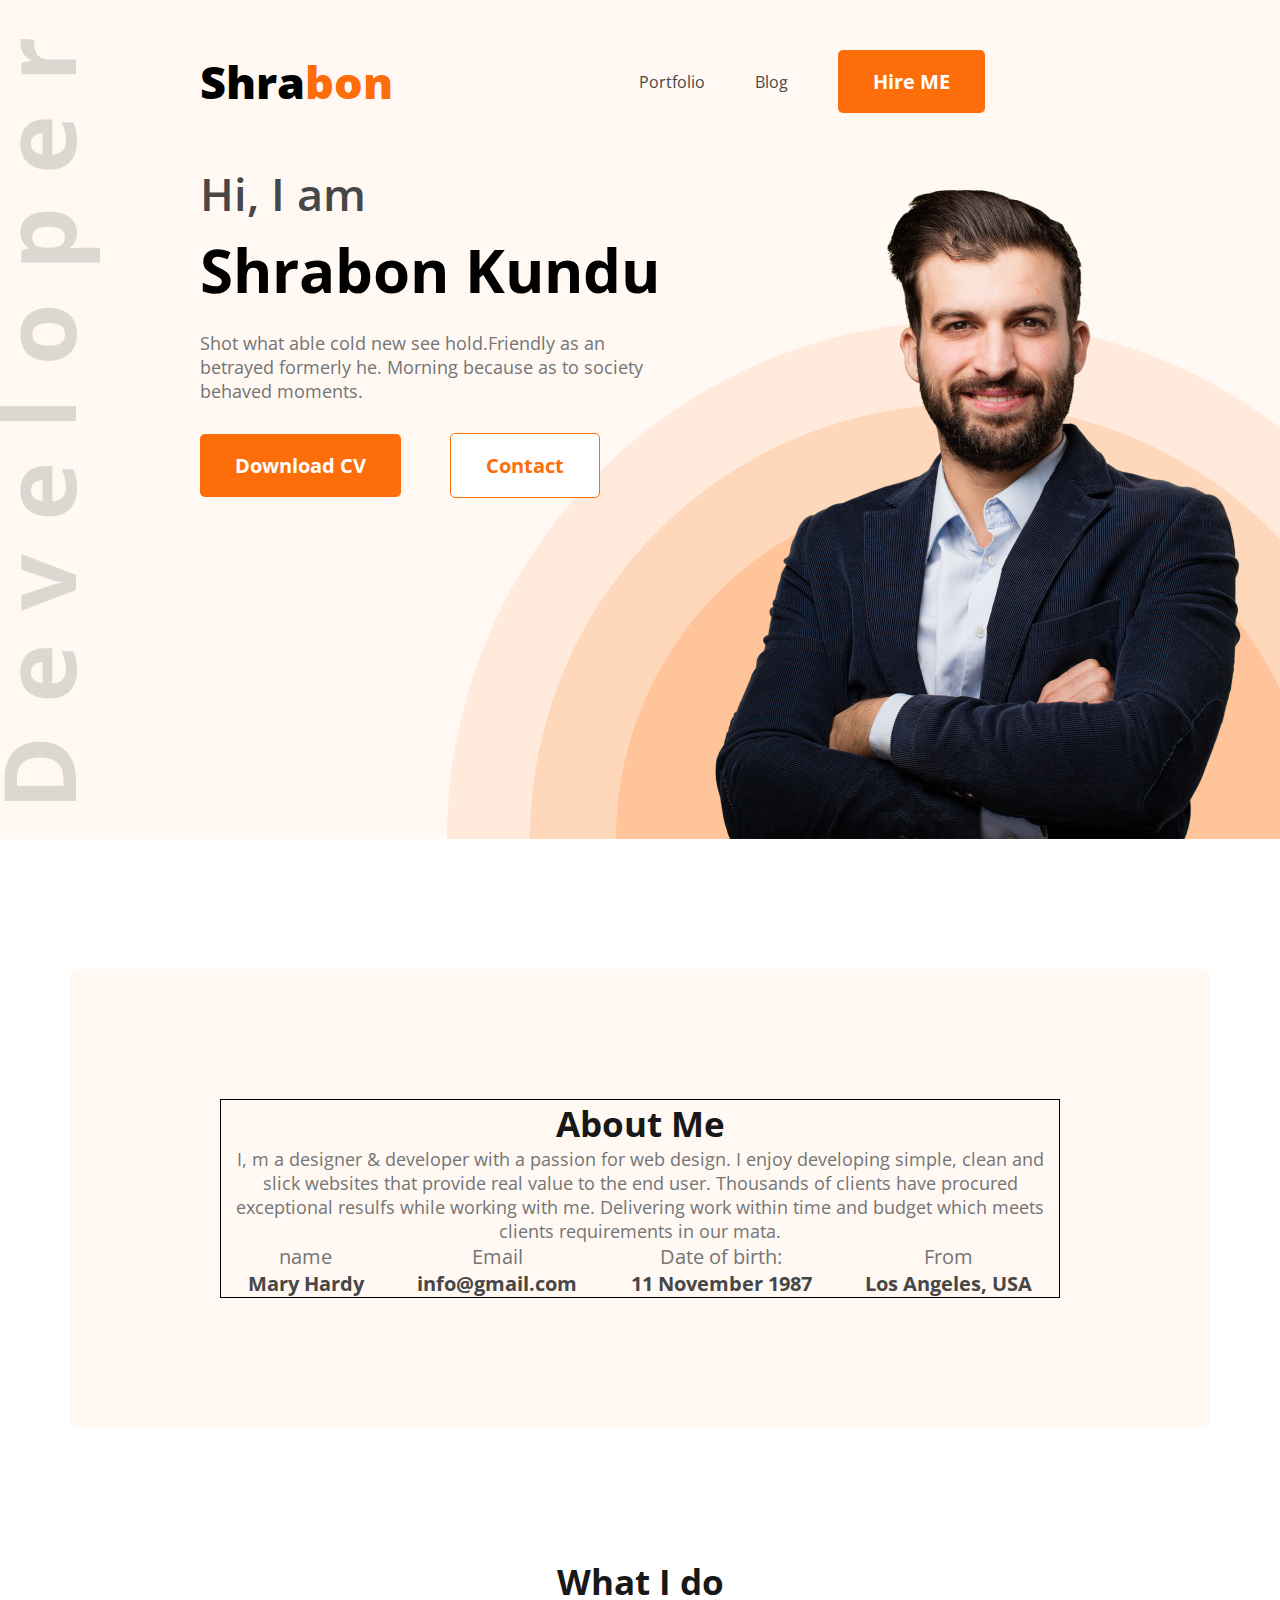
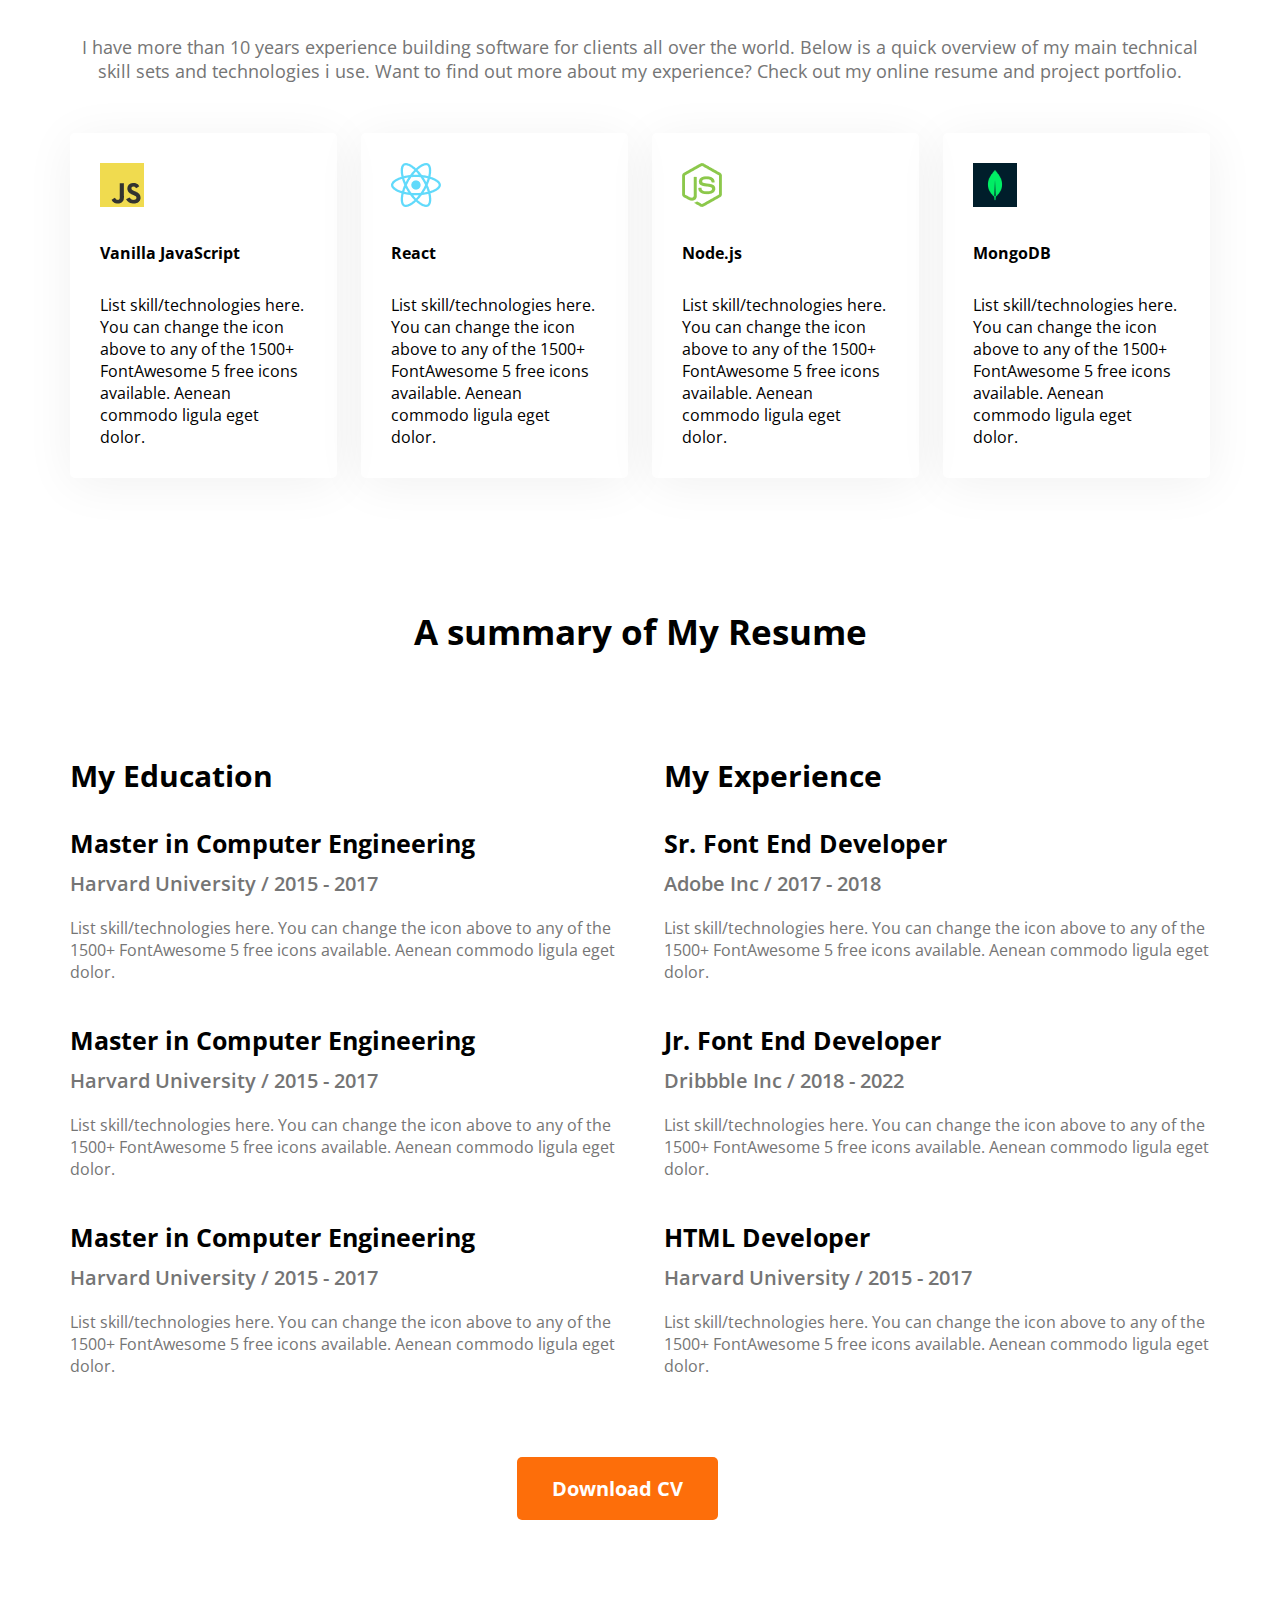
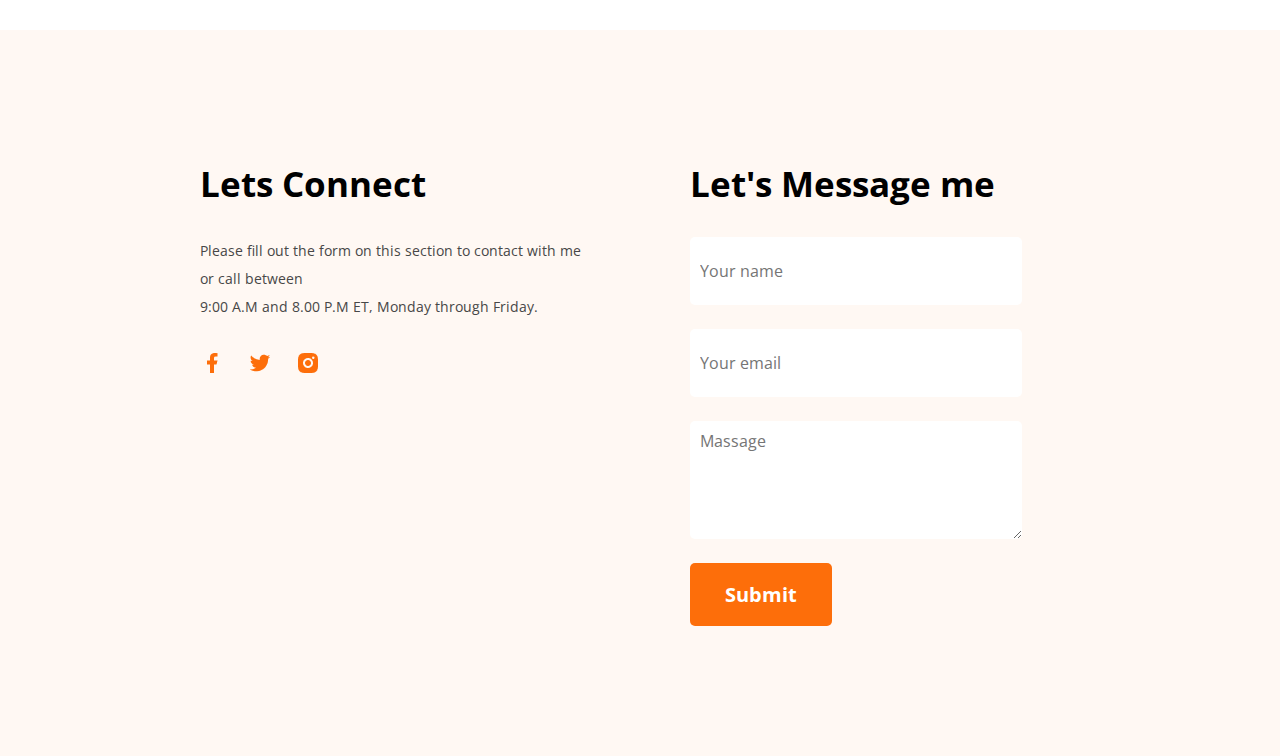
==== portfolio.html @ 91b71273 "index file name changed" ====
<!DOCTYPE html>
<html lang="en">
<head>
    <meta charset="UTF-8">
    <meta name="viewport" content="width=device-width, initial-scale=1.0">
    <title>Web Developer Portfolio</title>
    <link rel="stylesheet" href="https://cdnjs.cloudflare.com/ajax/libs/font-awesome/6.5.2/css/all.min.css" integrity="sha512-SnH5WK+bZxgPHs44uWIX+LLJAJ9/2PkPKZ5QiAj6Ta86w+fsb2TkcmfRyVX3pBnMFcV7oQPJkl9QevSCWr3W6A==" crossorigin="anonymous" referrerpolicy="no-referrer" />
    <link rel="stylesheet" href="styles/portfolio.css">
</head>
<body>
    <header class="header">
            <nav class="navigation">
                <h3 class="nav-title">Shra<span class="text-primary">bon</span></h3>
                <ul>
                    <li><a class="dark-2">Portfolio</a></li>
                    <li><a class="dark-2">Blog</a></li>
                    <li><a class="dark-2"><button class="btn-primary">Hire ME</button></a></li>
                </ul>
            </nav>
            <div class="banner">
                <div class="banner-content">
                    <h4 class="banner-grettings">Hi, I  am</h4>
                    <h1 class="banner-title">Shrabon Kundu</h1>
                    <p class="banner-description">Shot what able cold new see hold.Friendly as an betrayed formerly he. Morning because as to society behaved moments.</p>
                    <button class="btn-primary"> <i class="fa-solid fa-download"></i> Download CV</button>
                    <button class="btn-primary2"> <i class="fa-solid fa-phone"></i>  Contact</button>
                </div>
                <img class="banner-profile-pic" src="images/hardy.png" alt="">
            </div>
    </header>
    <main class="container">

        <!-- About Section Here -->

        <section class="about secondary-bg">
            <div class="border-box">
            <h3 class="section-title">About Me</h3>
            <p class="section-description">I, m a designer & developer with a passion for web design. I enjoy developing simple, clean and slick websites that provide real value to the end user. Thousands of clients have procured exceptional resulfs while working with me. Delivering work within time and budget which meets clients requirements in our mata.</p>
        <div class="about-items">
            <div class="about-item">
                <p class="item-title">name</p>
                <p class="item-description">Mary Hardy </p>
            </div>
            <div class="about-item">
                <p class="item-title">Email</p>
                <p class="item-description">info@gmail.com</p>
            </div>
            <div class="about-item">
                <p class="item-title">Date of birth:</p>
                <p class="item-description">11 November 1987</p>
            </div>
            <div class="about-item">
                <p class="item-title">From</p>
                <p class="item-description">Los Angeles, USA</p>
            </div> 
            </div>
        </div>
        </section>

        <!-- What I DO Section Here -->

        <section class="skills">
    <div class="head-p">
            <h3 class="section-title">What I do</h3>
         <div class="para">
            <p class="section-description">I have more than 10 years experience building software for clients all over the world. Below is a quick overview of my main technical skill sets and technologies i use. Want to find out more about my experience? Check out my online resume and project portfolio.</p>
        </div>
     </div>
            <div class="skills-container">
                <!-- skills*4>img+h4.skill-title+p.skill-description -->
                 <div class="skill">
                    <img src="images/icons/js.png" alt="">
                    <h4 class="skill-title margin-bottom">Vanilla JavaScript</h4>
                    <p class="skill-description">List skill/technologies here. You can change the icon above to any of the 1500+ FontAwesome 5 free icons available. Aenean commodo ligula eget dolor.</p>
                 </div>
                 <div class="skill">
                    <img src="images/icons/react.png" alt="">
                    <h4 class="skill-title margin-bottom">React</h4>
                    <p class="skill-description">List skill/technologies here. You can change the icon above to any of the 1500+ FontAwesome 5 free icons available. Aenean commodo ligula eget dolor.</p>
                 </div>
                 <div class="skill">
                    <img src="images/icons/nodejs.png" alt="">
                    <h4 class="skill-title margin-bottom">Node.js</h4>
                    <p class="skill-description">List skill/technologies here. You can change the icon above to any of the 1500+ FontAwesome 5 free icons available. Aenean commodo ligula eget dolor.</p>
                 </div>
                 <div class="skill">
                    <img src="images/icons/mongo.png" alt="">
                    <h4 class="skill-title margin-bottom">MongoDB</h4>
                    <p class="skill-description">List skill/technologies here. You can change the icon above to any of the 1500+ FontAwesome 5 free icons available. Aenean commodo ligula eget dolor.</p>
                 </div>
             </div>
        </section>

       <section class="resume">
        <h3 class="resume-title">A summary of My Resume</h3>
        <div class="resume-container">
            <div class="resume-column">
                <h3 class="resume-column-title">My Education</h3>
                <div class="experience">
                    <h4 class="experience--title">Master in Computer Engineering</h4>
                    <div class="experience-sub-title">Harvard University / 2015 - 2017</div>
                    <div class="experience-description">List skill/technologies here. You can change the icon above to any of the 1500+ FontAwesome 5 free icons available. Aenean commodo ligula eget dolor.</div>
                </div>
                <hr>
                <div class="experience">
                    <h4 class="experience--title">Master in Computer Engineering</h4>
                    <div class="experience-sub-title">Harvard University / 2015 - 2017</div>
                    <div class="experience-description">List skill/technologies here. You can change the icon above to any of the 1500+ FontAwesome 5 free icons available. Aenean commodo ligula eget dolor.</div>
                </div>
                <hr>
                <div class="experience">
                    <h4 class="experience--title">Master in Computer Engineering</h4>
                    <div class="experience-sub-title">Harvard University / 2015 - 2017</div>
                    <div class="experience-description">List skill/technologies here. You can change the icon above to any of the 1500+ FontAwesome 5 free icons available. Aenean commodo ligula eget dolor.</div>
                </div>
            </div>
                <hr>
                <div class="resume-column">
                    <h3 class="resume-column-title">My Experience</h3>
                    
                <div class="experience">
                    <h4 class="experience--title">Sr. Font End Developer</h4>
                    <div class="experience-sub-title">Adobe Inc / 2017 - 2018</div>
                    <div class="experience-description">List skill/technologies here. You can change the icon above to any of the 1500+ FontAwesome 5 free icons available. Aenean commodo ligula eget dolor.</div>
                </div>
                <hr>
                <div class="experience">
                    <h4 class="experience--title">Jr. Font End Developer</h4>
                    <div class="experience-sub-title">Dribbble Inc / 2018 - 2022</div>
                    <div class="experience-description">List skill/technologies here. You can change the icon above to any of the 1500+ FontAwesome 5 free icons available. Aenean commodo ligula eget dolor.</div>
                </div>
                <hr>
                <div class="experience">
                    <h4 class="experience--title">HTML Developer</h4>
                    <div class="experience-sub-title">Harvard University / 2015 - 2017</div>
                    <div class="experience-description">List skill/technologies here. You can change the icon above to any of the 1500+ FontAwesome 5 free icons available. Aenean commodo ligula eget dolor.</div>
                </div>
                <hr>
                </div>
               
            </div>
            <div class="btn-center">
                <button class="btn-primary"> <i class="fa-solid fa-download"></i> Download CV</button>

            </div>
       </section>
    </main>
    <footer class="footer-container">
        <div class="footer-column">
            <h3 class="resume-title2">Lets Connect</h3>
            <p>Please fill out the form on this section to contact with me or call between <br> 9:00 A.M and 8.00 P.M ET, Monday through Friday.</p>
            <div class="social-icon">
                <a href="#"><img src="images/icons/facebook.png" alt=""></a>
                <a href="#"><img src="images/icons/twitter.png" alt=""></a>
                <a href="#"><img src="images/icons/insta.png" alt=""></a>
            </div>
        </div>
        <div class="footer-column">
            <h3 class="resume-title2">Let's Message me</h3>
            <form>
                <input type="text" placeholder="Your name">
                <input type="email" placeholder="Your email">
                <textarea name="" id="" cols="30" rows="50" placeholder="Massage"></textarea>
                <button class="btn-primary">Submit</button>
            </form>
        </div>




        <!-- <section class="div-container">
            <div class="contact-bar">
                <h3 class="footer-head">Lets Connect</h3>
                <div class="resume-description">Please fill out the form on this section to contact with me or call between <br> 9:00 A.M and 8.00 P.M ET, Monday through Friday.</div>
                <div class="icon">
                    <a href="#" class="icon-links"><img src="images/icons/facebook.png" alt=""></a>
                    <a href="#" class="icon-links"><img src="images/icons/twitter.png" alt=""></a>
                    <a href="#" class="icon-links"><img src="images/icons/insta.png" alt=""></a>
                </div>
            </div>
            <div class="login-bar">
                <h1 class="experience">Let’s Message me</h1>
                <form>
                    <div class="inputbox">
                        <input type="text" placeholder="Your name">
                    </div>
                    <div class="inputbox">
                        <input type="email" placeholder="Your email">
                    </div>
                    <div class="inputbox">
                        <label for="concept">
                            <textarea name="concept" id="description"></textarea>
                        </label>
                    </div>
                    
                        <!-- <input type="submit" value="submit"> -->
                         <!-- <button class="btn-primary">Submit</button> -->
                    </div>
                </form>
            </div>
        </section> 
    </footer>
</body>
</html>
---- styles/portfolio.css ----
@import url('https://fonts.googleapis.com/css2?family=Open+Sans:ital,wght@0,300..800;1,300..800&display=swap');
/*  font-family: "Open Sans", sans-serif; */
* {
    font-family: "Open Sans", sans-serif;
    margin: 0;
    padding: 0;
    border: none;
}

/* header tag start */

.header {
    background-image: url(../images/developer.png),url(../images/header_bg.png);
    background-repeat: no-repeat;
    background-position:  left,bottom right;
    
    background-color: #fff8f3;
}

/* header tag end */

/* Nav start */
nav {
    display: flex;
    align-items: center;
    justify-content: space-between;
    margin: 0px 200px 50px;
    padding-top: 50px;
}

.secondary-bg {
    background-color: #fff8f3;
}

/* border main */
.border-box{
    border: 1px solid;
}

.text-primary {
    color: #FD6E0A;
}

.nav-title {
    font-weight: 800;
    font-size: 45px;
}

nav ul {
    display: flex;
    align-items: center;
}

.navigation ul li {
    list-style: none;
    margin-right: 50px;
}

.navigation ul li a {
    text-decoration: none;
}

/* nav end */

.dark-2 {
    color: #474747;
}

/* button start */

.btn-primary {
    background-color: #FD6E0A;
    color: white;
    font-size: 20px;
    font-weight: bold;
    padding: 18px 35px;
    border-radius: 5px;
    border: none;
    margin-right: 45px;
}


.btn-primary2 {
    background-color: #ffffff;
    color: #FD6E0A;
    font-size: 20px;
    font-weight: bold;
    padding: 18px 35px;
    border-radius: 5px;
    border: 1px solid #FD6E0A;
}

/* button end */

/*  Banner design */

.banner {
    display: flex;
    justify-content: space-between;
    margin: 0 30px 0 200px;
}

.banner-content {
    max-width: 585px;
}

.banner-grettings {
    font-size: 45px;
    font-weight: 600;
    color: #474747;
}

.banner-title {
    font-size: 60px;
    font-weight: bold;
    margin-bottom: 20px;
    margin-top: 5px;
}

.banner-description {
    font-size: 18px;
    color: #757575;
    margin-bottom: 30px;
}

.banner-profile-pic {
    width: 584px;
}

/* bannner end */

/* Main container  */

main {
    max-width: 1140px;
    margin: 0 auto;
}

/* main comtainer end */

/* 1sst section start */

.about {
    border-radius: 10px;
    padding: 130px 150px;
    margin-top: 130px;
    text-align: center;
}

.section-title {
    font-size: 35px;
    font-weight: bold;
    color: #181818;
}

.section-description {
    font-size: 18px;
    color: #757575;
}

.about-items {
    display: flex;
    justify-content: space-around;
}

.item-title {
    font-size: 20px;
    font-weight: normal;
    color: #757575;
}

.item-description {
    font-size: 20px;
    font-weight: bold;
    color: #474747;
}

/* 1st Section end */

/* 2nd section start */

.head-p {
    text-align: center;
    margin-top: 130px;
    margin-bottom: 50px;
}

.skills-container  {
    display: flex;
    gap: 24px;
}

.skill {
    padding: 30px;
    border-radius: 5px;
    box-shadow: 0px 6px 50px 0px rgba(0, 0, 0, 0.06);
    margin-bottom: 130px;
}

.para {
    margin-top: 30px;
}

.margin-bottom {
    margin: 30px 0px 30px 0px;
}

/* skill add complete */
/* 2nd section complete */

/* 3rd section start */


.resume-title{
    font-size: 35px;
    font-weight: bold;
    text-align: center;
    margin-bottom: 20px;
}

.resume-container {
    display: flex;
    gap: 24px;
}
.resume-column-title {
    font-size: 30px;
    font-weight: bold;
    margin-bottom: 30px;
    margin-top: 80px;
}


.experience--title {
    font-size: 25px;
    font-weight: bold;
    margin-bottom: 10px;

}


.experience-sub-title {
    font-size: 20px;
    color: #757575;
    font-weight: 600;
    margin-bottom: 20px;
}
.experience-description {
    color: #757575;
    margin-bottom: 40px;
}

.btn-center {
    text-align: center;
    margin-top: 40px;
    margin-bottom: 110px;
}

/* resume section end */
/* 3rd section end */

/* footer section start */

/* .div-container {
    display: flex;
    justify-content: center;
    align-items: last baseline;
    text-align: left;
    gap: 20px;
}



.footer-column {
   width: 100%;
    height: 500px;
    background-color: #fff8f3;
} */

.footer-container {
    background-color: #fff8f3;
    padding: 130px 200px;
    display: flex;
    gap: 100px;
    text-align: left;

}

.resume-title2{
    font-size: 35px;
    font-weight: bold;
    margin-bottom: 30px;
}
.footer-column {
    width: 50%;
}

.footer-column p {
    font-size: 14px;
    line-height: 2;
    color: #474747;
    margin-bottom: 30px;
}

footer input[type="text"] , footer input[type="email"] , footer textarea{
    height: 50px;
    border-radius: 5px;
    background-color: white;
    display: block;
    width: 80%;
    font-size: 16px;
    padding: 9px 10px;
    margin-bottom:24px ;
    border: none;
}

textarea {
    width: 300px;
    height: 200px;
    min-width: 200px;
    min-height: 100px;
    max-width: 600px;
    max-height: 400px;
    /* resize: both; */
}

.social-icon a {
    text-decoration: none;
    margin-right: 20px;
}
button {
    cursor: pointer;
    size: 5px;
}
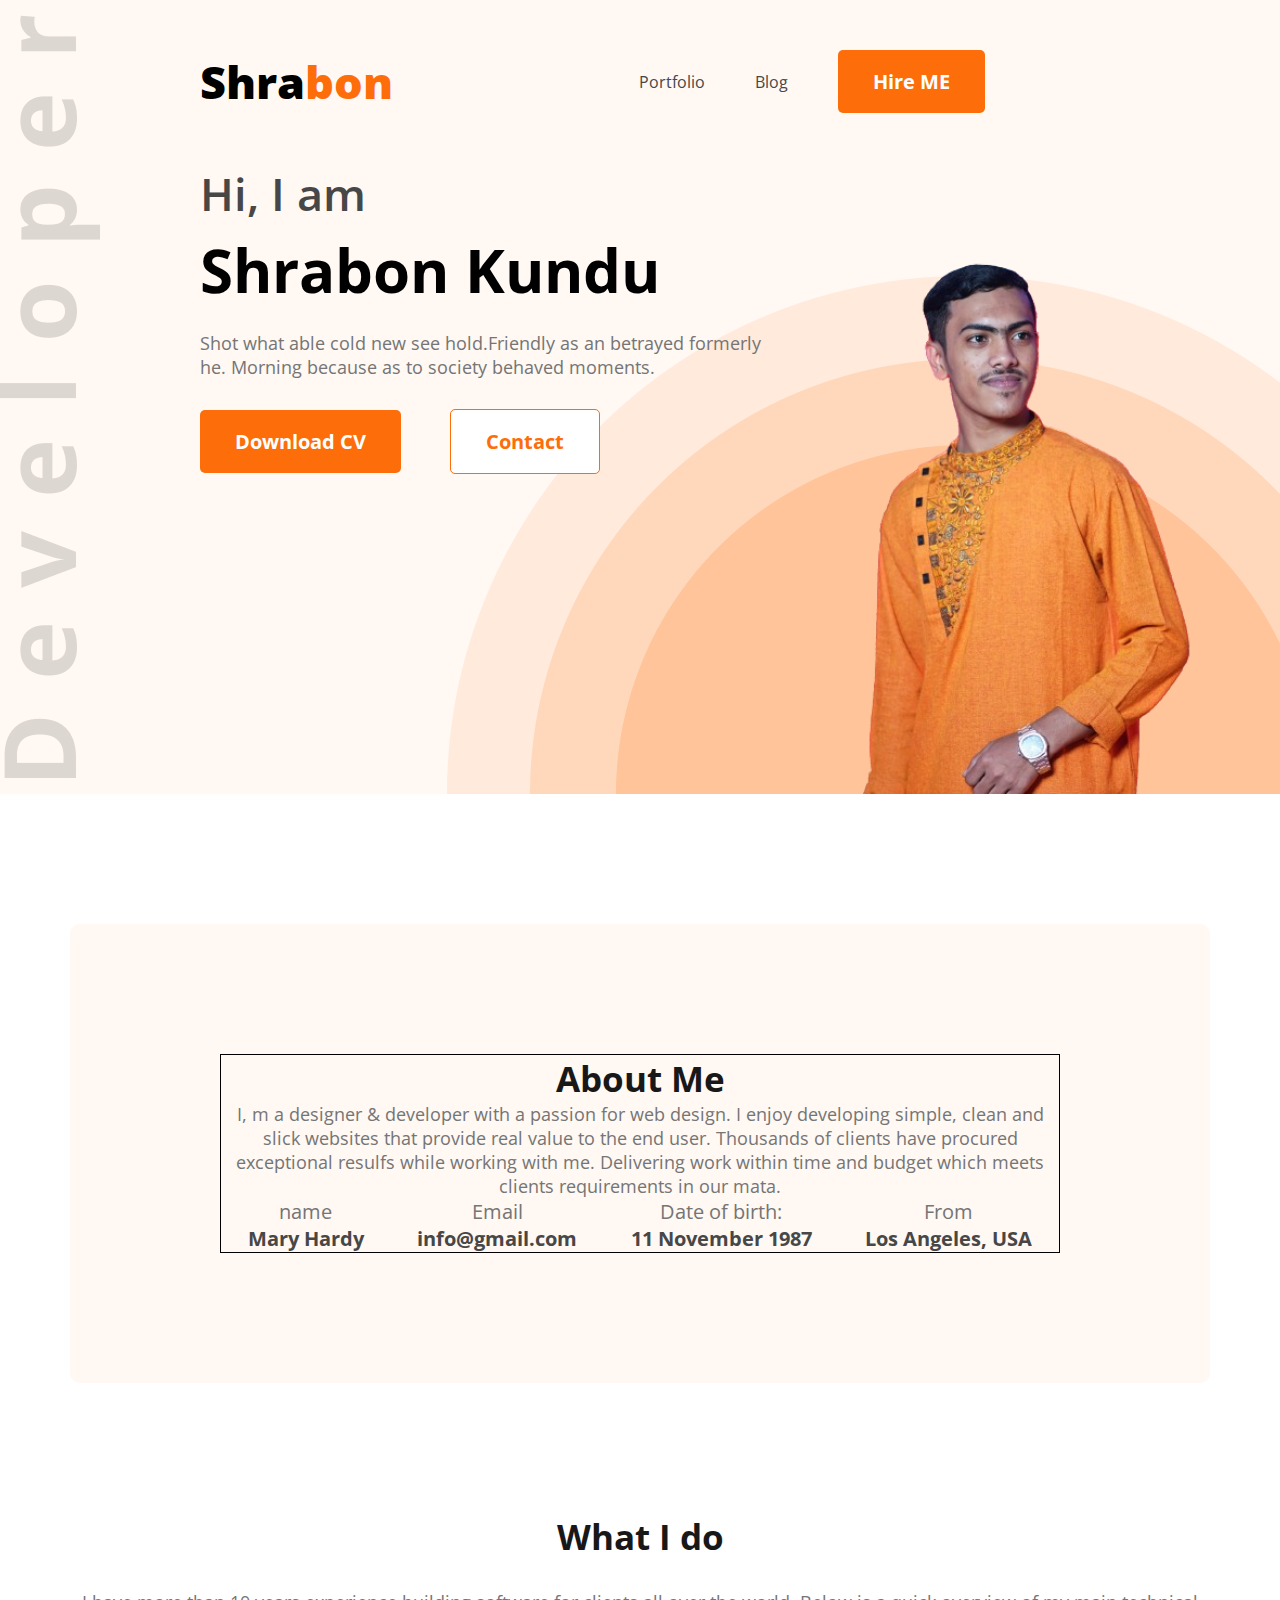
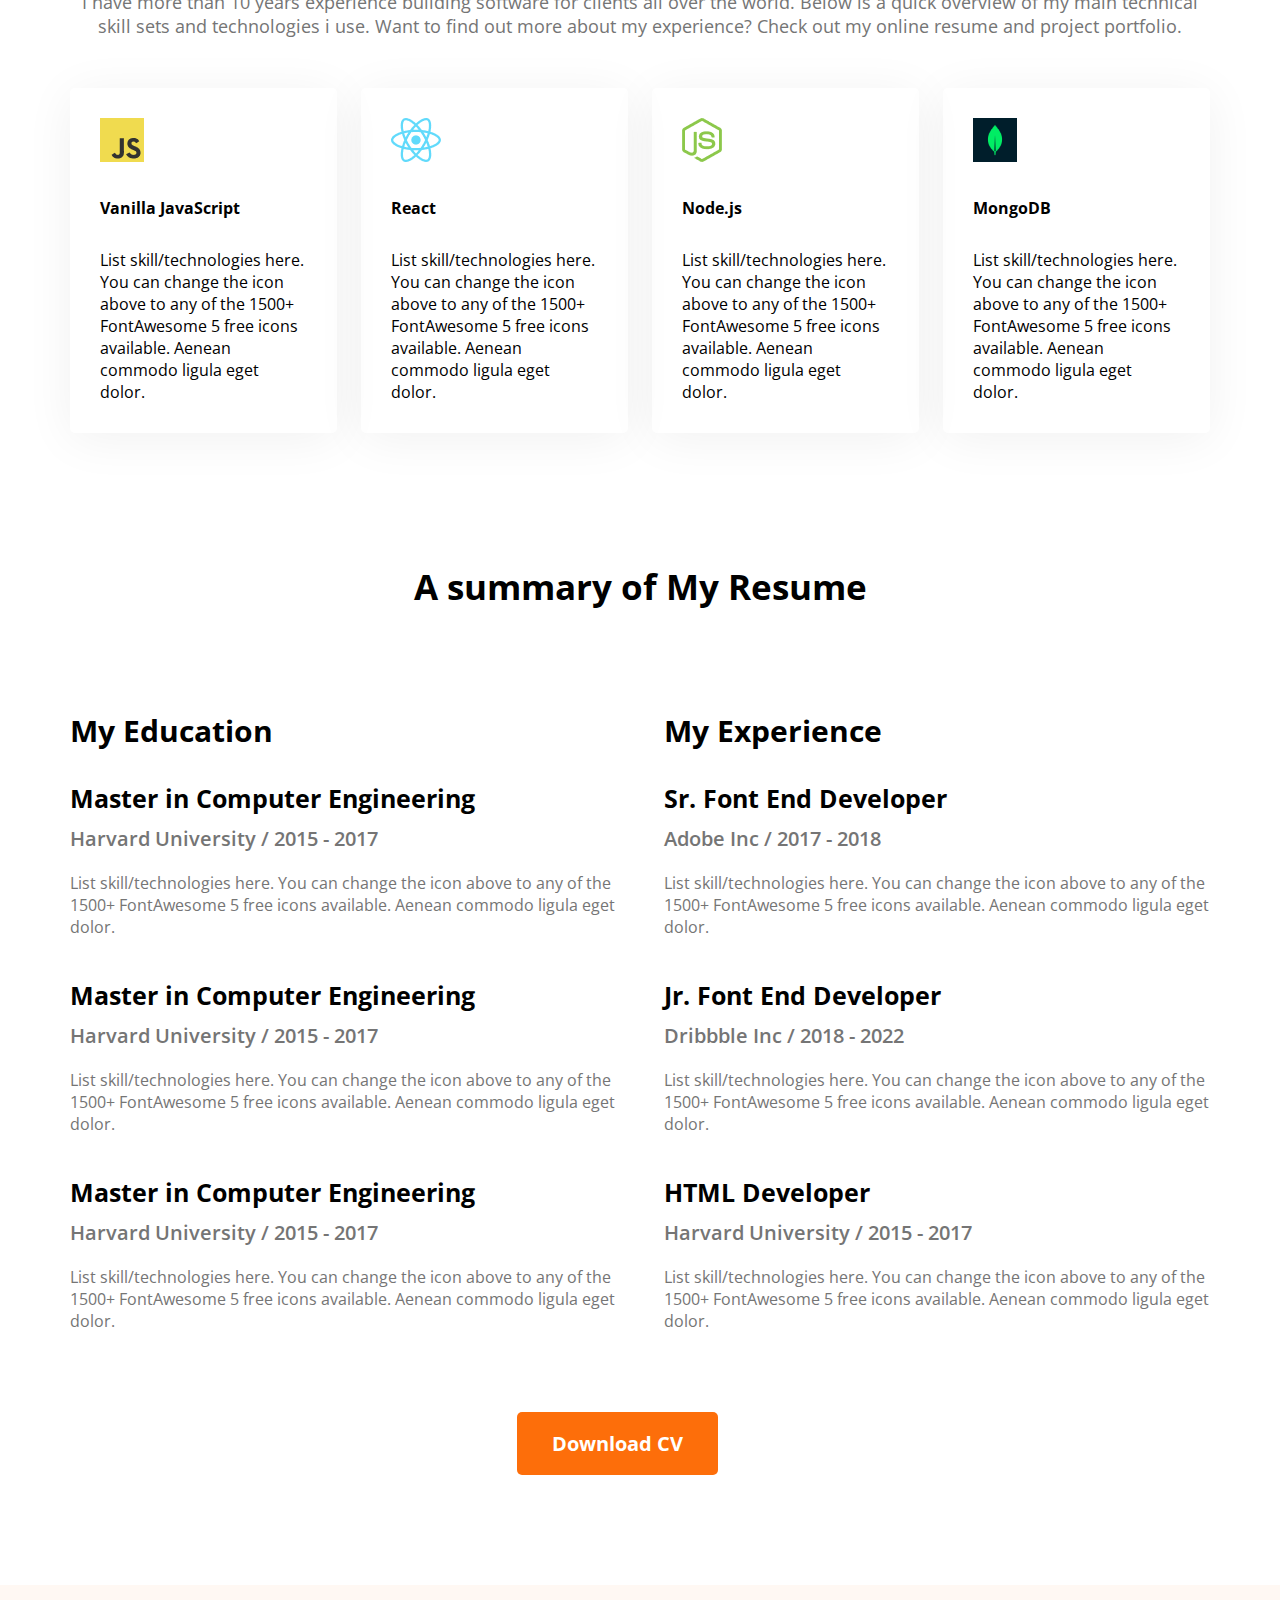
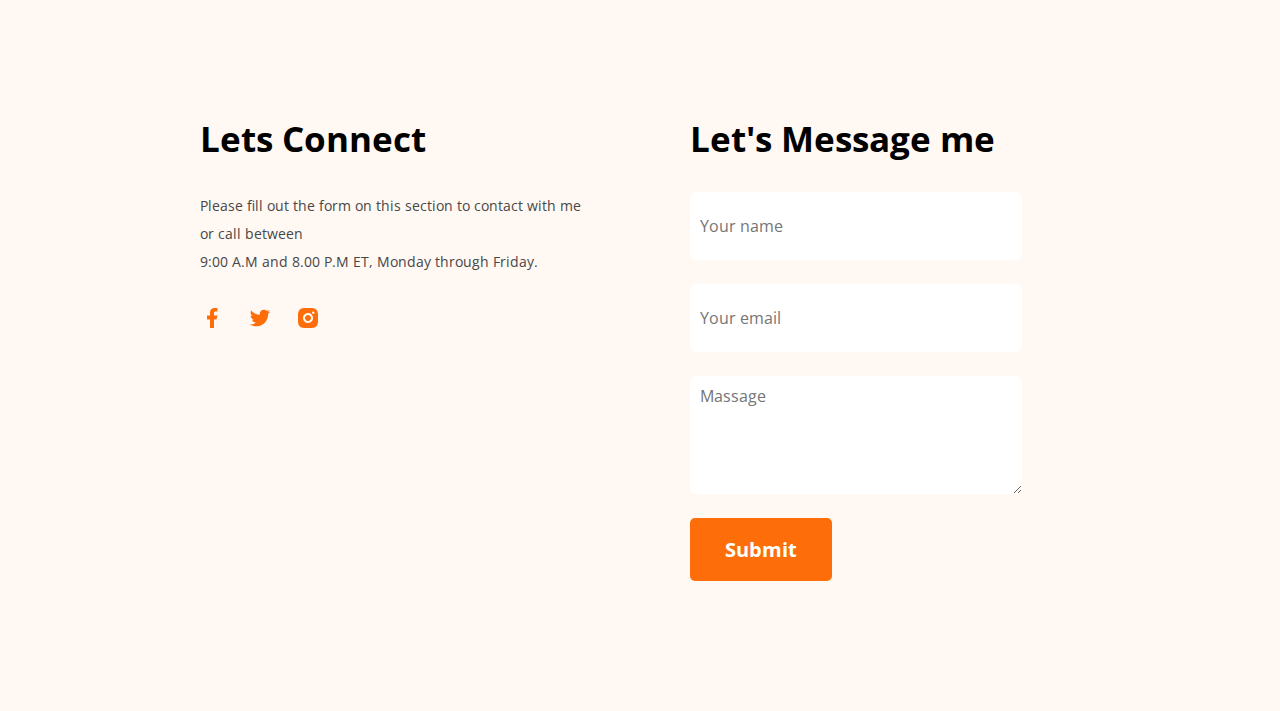
==== commit 65e46fd5: "portfolio iamge changed" ====
--- a/portfolio.html
+++ b/portfolio.html
@@ -25,7 +25,7 @@
                     <button class="btn-primary"> <i class="fa-solid fa-download"></i> Download CV</button>
                     <button class="btn-primary2"> <i class="fa-solid fa-phone"></i>  Contact</button>
                 </div>
-                <img class="banner-profile-pic" src="images/hardy.png" alt="">
+                <img class="banner-profile-pic" src="images/amr.png" alt="">
             </div>
     </header>
     <main class="container">
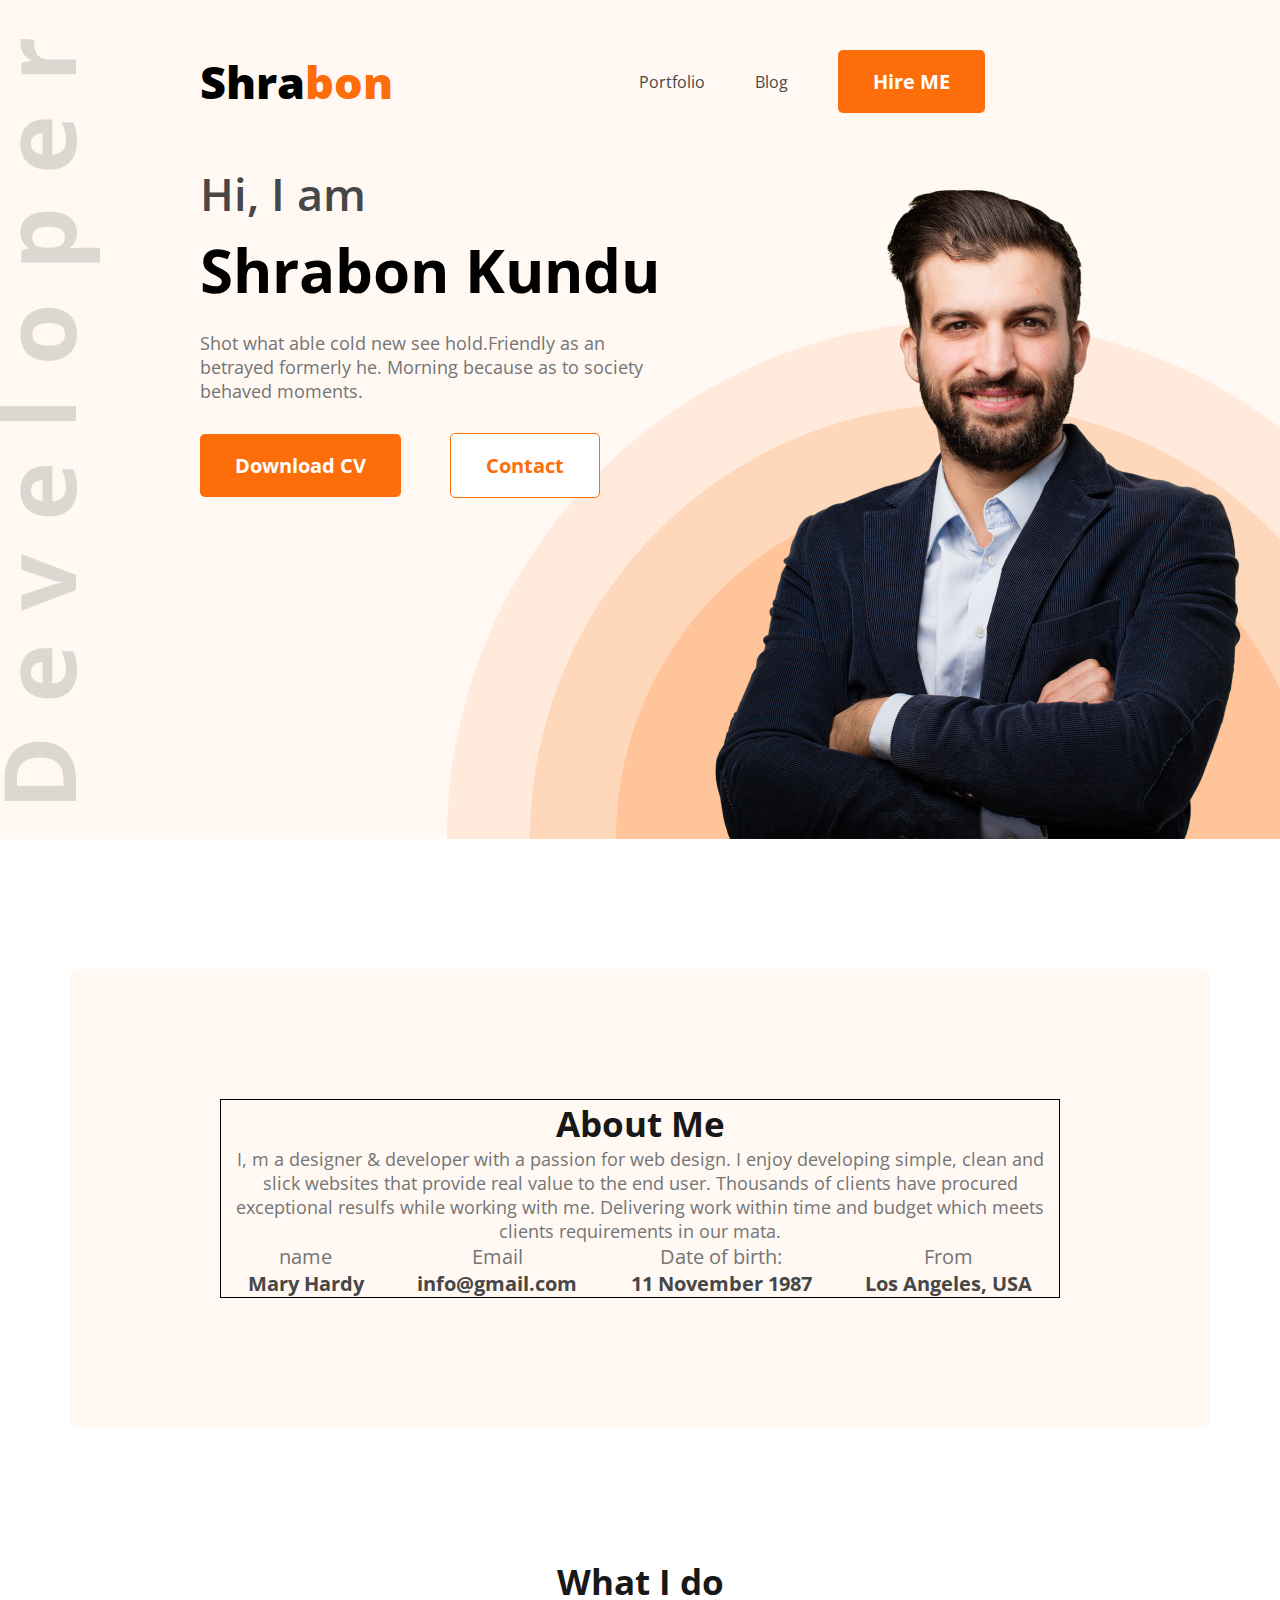
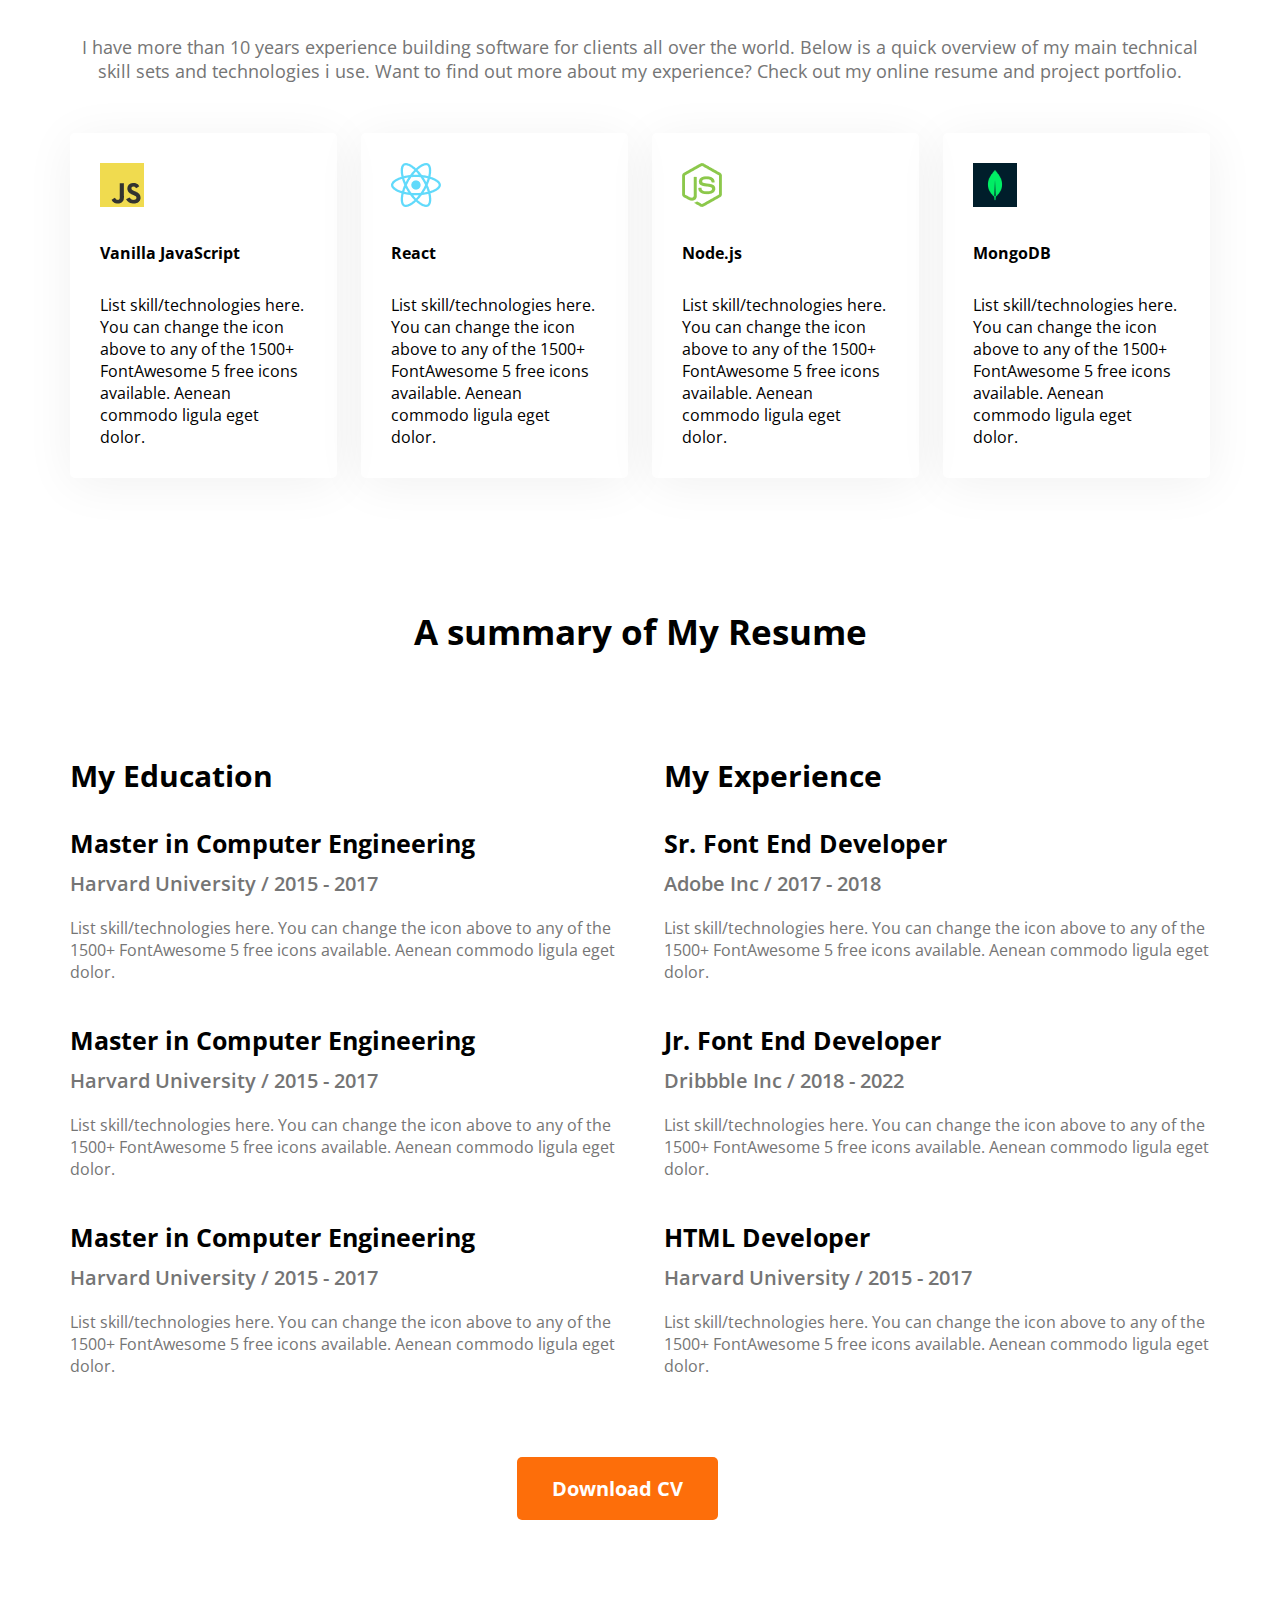
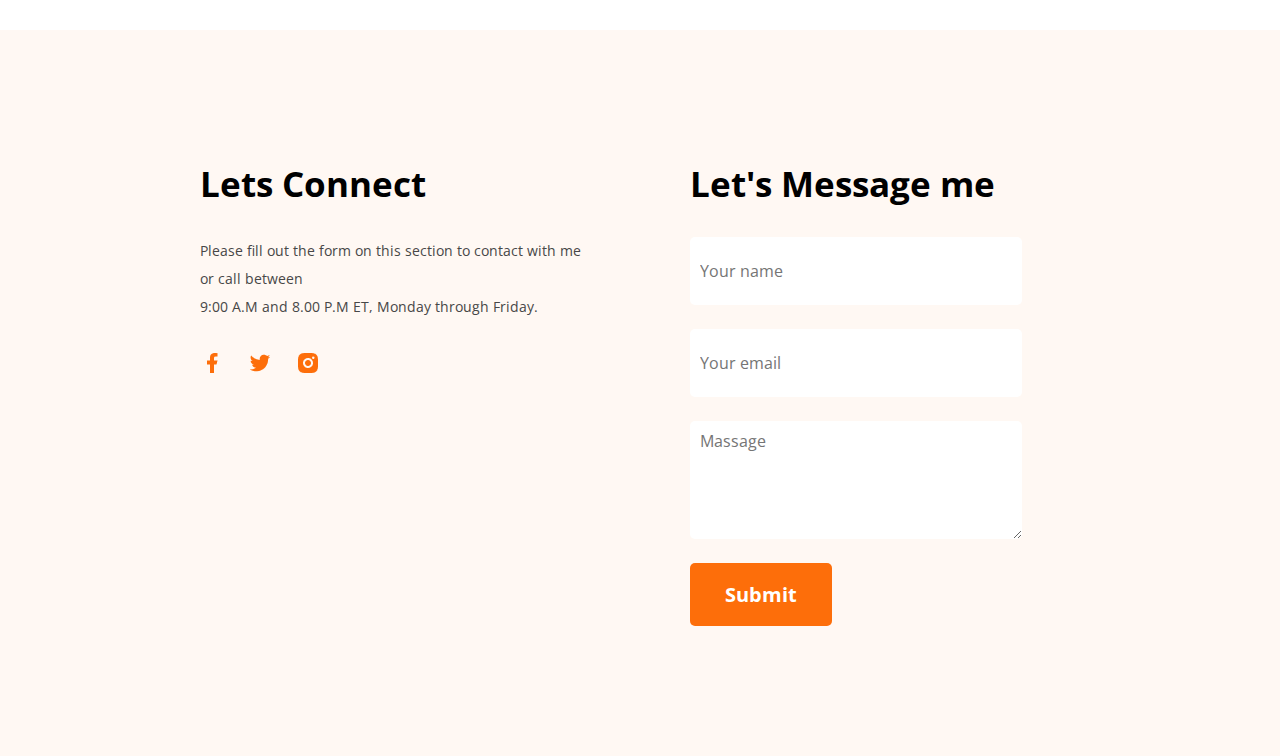
==== commit e96acb7b: "Picture changed" ====
--- a/portfolio.html
+++ b/portfolio.html
@@ -25,7 +25,7 @@
                     <button class="btn-primary"> <i class="fa-solid fa-download"></i> Download CV</button>
                     <button class="btn-primary2"> <i class="fa-solid fa-phone"></i>  Contact</button>
                 </div>
-                <img class="banner-profile-pic" src="images/amr.png" alt="">
+                <img class="banner-profile-pic" src="images/hardy.png" alt="">
             </div>
     </header>
     <main class="container">
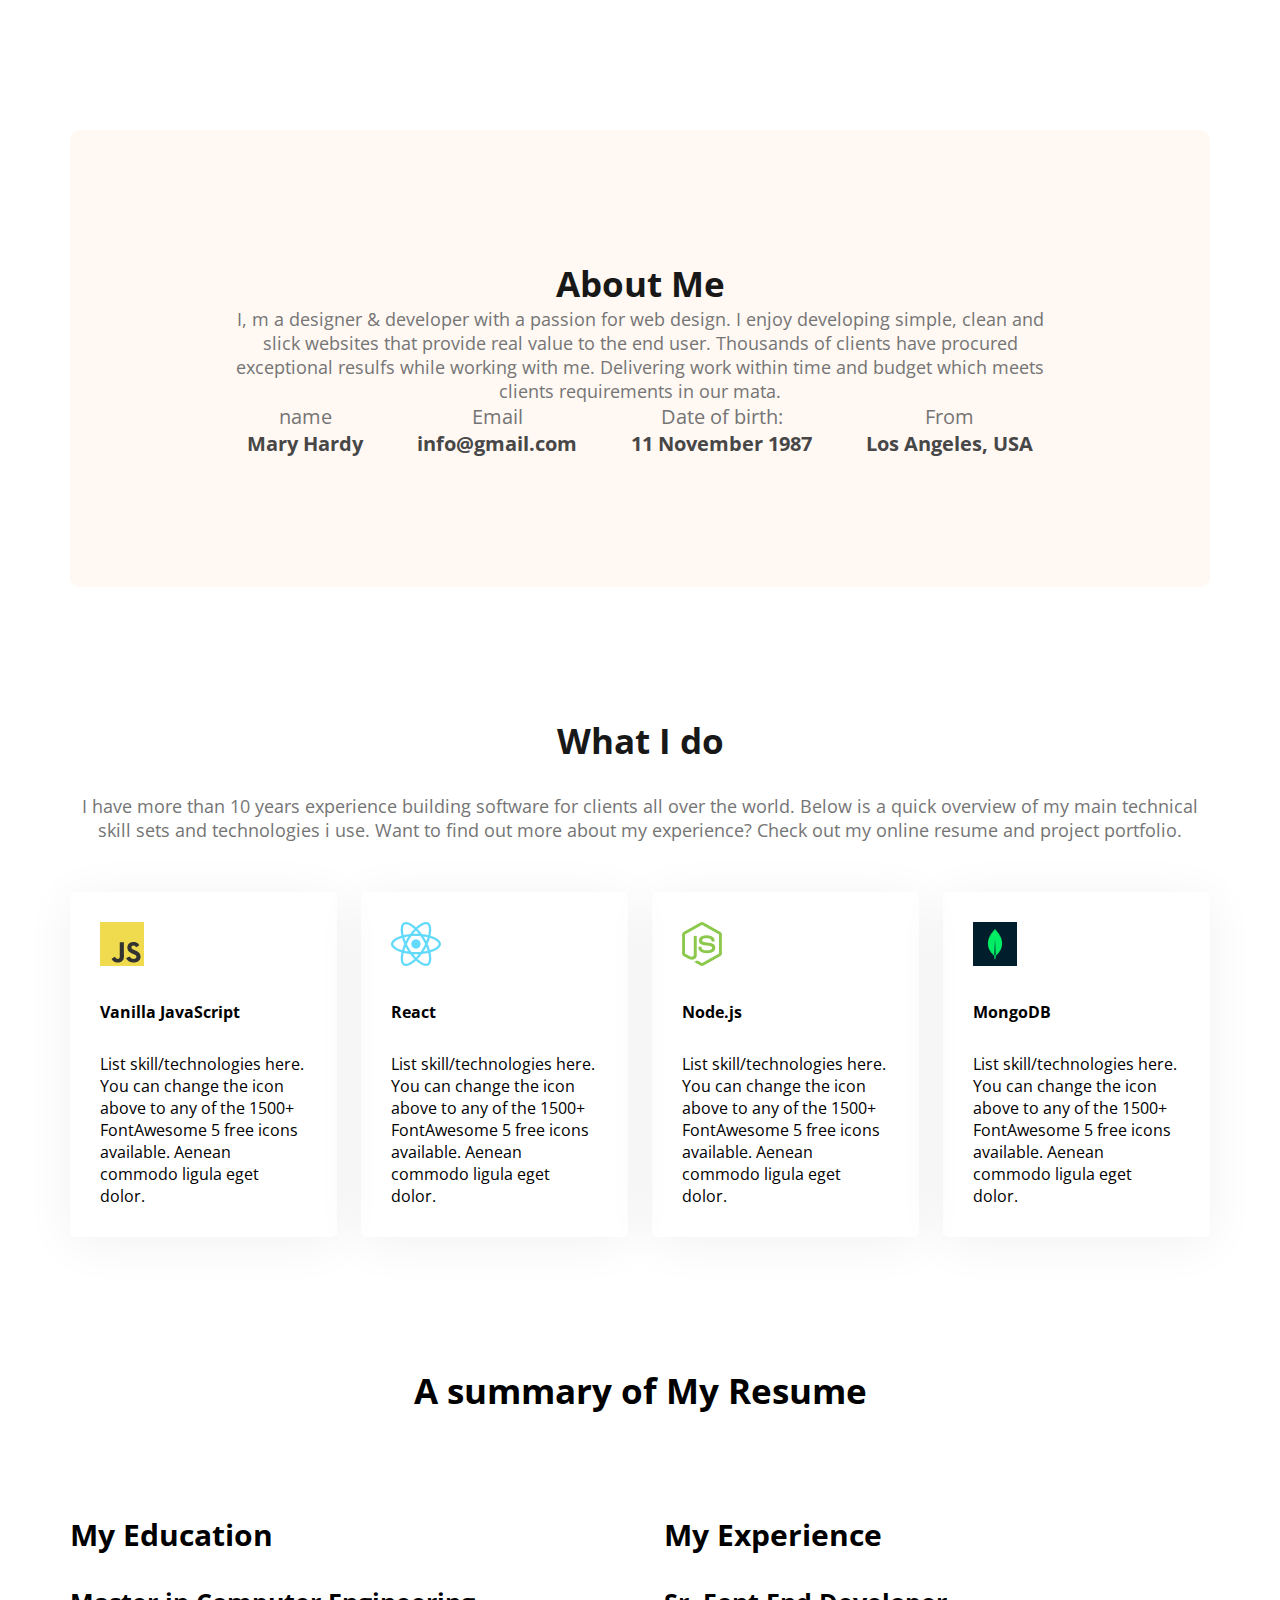
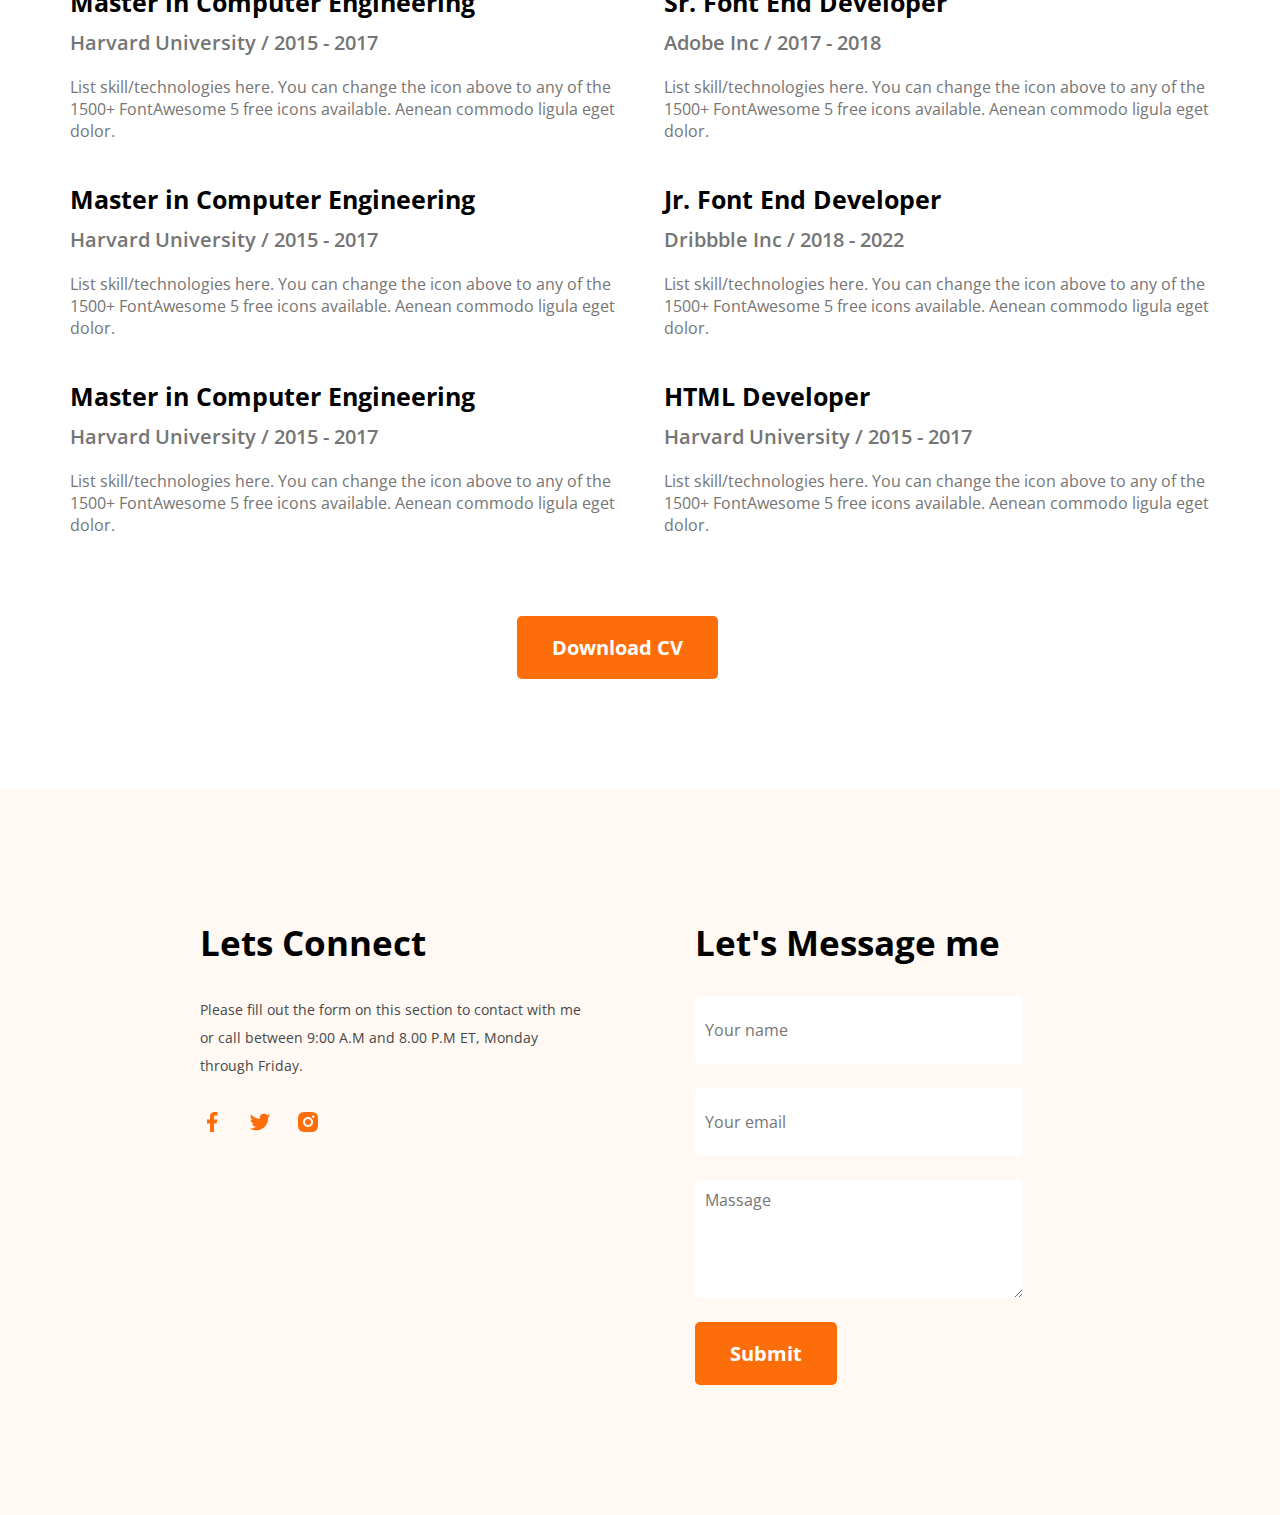
==== commit be11900e: "Trying for Responsive website layout for Mobile" ====
--- a/portfolio.html
+++ b/portfolio.html
@@ -8,7 +8,7 @@
     <link rel="stylesheet" href="styles/portfolio.css">
 </head>
 <body>
-    <header class="header">
+    <header class="header hide" >
             <nav class="navigation">
                 <h3 class="nav-title">Shra<span class="text-primary">bon</span></h3>
                 <ul>
@@ -17,7 +17,7 @@
                     <li><a class="dark-2"><button class="btn-primary">Hire ME</button></a></li>
                 </ul>
             </nav>
-            <div class="banner">
+            <div class="banner hide">
                 <div class="banner-content">
                     <h4 class="banner-grettings">Hi, I  am</h4>
                     <h1 class="banner-title">Shrabon Kundu</h1>
@@ -148,7 +148,7 @@
     <footer class="footer-container">
         <div class="footer-column">
             <h3 class="resume-title2">Lets Connect</h3>
-            <p>Please fill out the form on this section to contact with me or call between <br> 9:00 A.M and 8.00 P.M ET, Monday through Friday.</p>
+            <p>Please fill out the form on this section to contact with me or call between 9:00 A.M and 8.00 P.M ET, Monday through Friday.</p>
             <div class="social-icon">
                 <a href="#"><img src="images/icons/facebook.png" alt=""></a>
                 <a href="#"><img src="images/icons/twitter.png" alt=""></a>
--- a/styles/portfolio.css
+++ b/styles/portfolio.css
@@ -28,14 +28,8 @@
     padding-top: 50px;
 }
 
-.secondary-bg {
-    background-color: #fff8f3;
-}
 
 /* border main */
-.border-box{
-    border: 1px solid;
-}
 
 .text-primary {
     color: #FD6E0A;
@@ -139,6 +133,11 @@
 /* main comtainer end */
 
 /* 1sst section start */
+
+.secondary-bg {
+    background-color: #fff8f3;
+}
+
 
 .about {
     border-radius: 10px;
@@ -280,7 +279,7 @@
     background-color: #fff8f3;
     padding: 130px 200px;
     display: flex;
-    gap: 100px;
+    gap: 110px;
     text-align: left;
 
 }
@@ -331,3 +330,79 @@
     cursor: pointer;
     size: 5px;
 }
+
+
+/* Responsive Media query */
+
+.hide {
+    display: none;
+}
+
+@media screen and (max-width:576px) {
+    
+    .about {
+        padding: 20px;
+        
+    }
+    
+
+    .about-items {
+        flex-direction: column;
+        margin-top: 25px;
+        gap: 20px;
+    }
+
+    .section-title {
+        margin-bottom: 10px;
+    }
+
+    .head-p {
+        margin-top: 80px;
+    }
+
+    .skills-container {
+        flex-direction: column;
+    }
+
+
+    .skill {
+        margin: 0 auto;
+        margin-bottom: 0px;
+        margin-top: 20px;
+        
+    }
+
+    /* Resume */
+    .resume-title {
+        margin-top: 90px;
+        margin-bottom: 35px;
+        font-size: 40px;
+    }
+    .resume-container {
+        flex-direction: column;
+        margin-left: 15px;
+    }
+    .resume-column-title {
+        margin-top: 20px;
+    }
+
+    .experience--title  {
+        font-size: 22px;
+    }
+    /* footer */
+
+    .footer-container {
+        flex-direction: column;
+        padding: 20px;
+        gap: 80px;
+    }
+    .footer-column  {
+        width: 100%;
+    }
+
+}
+
+
+@media screen and (min-width:577px) and (max-width:992px) {
+   
+}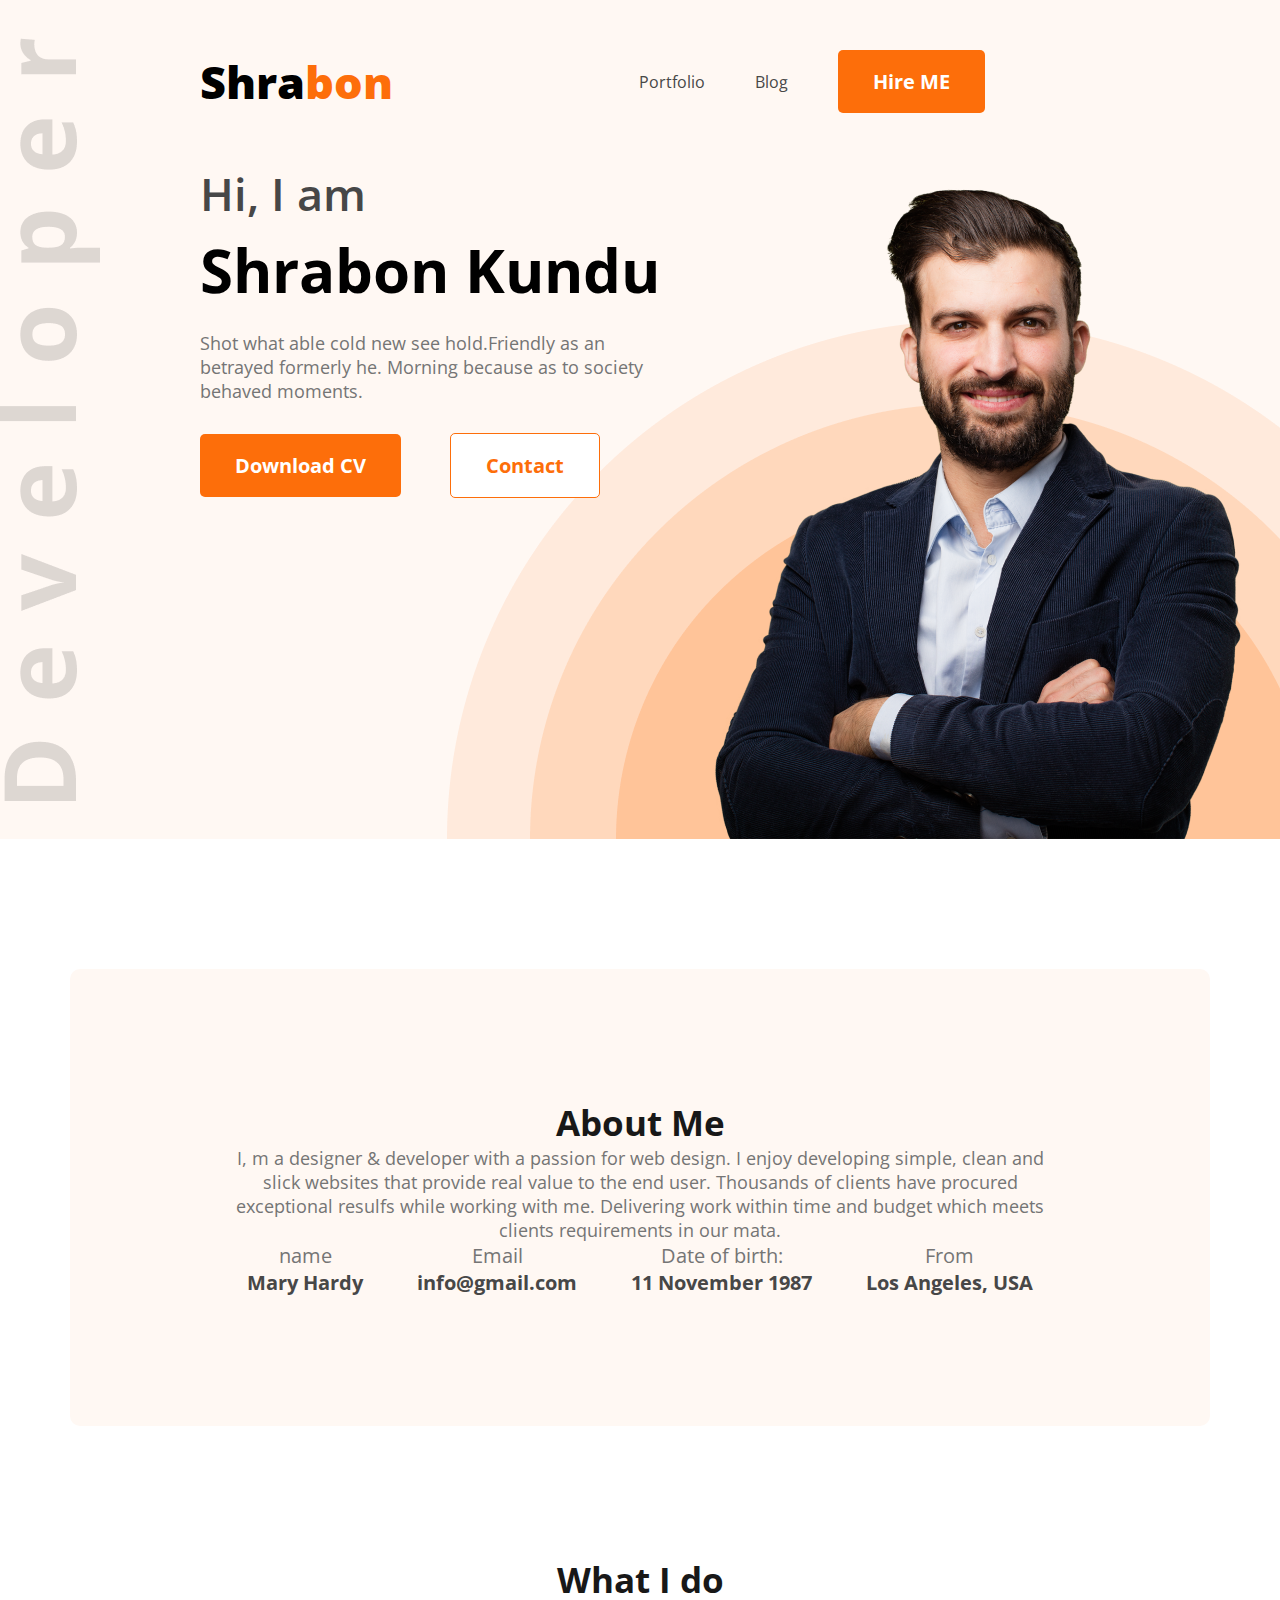
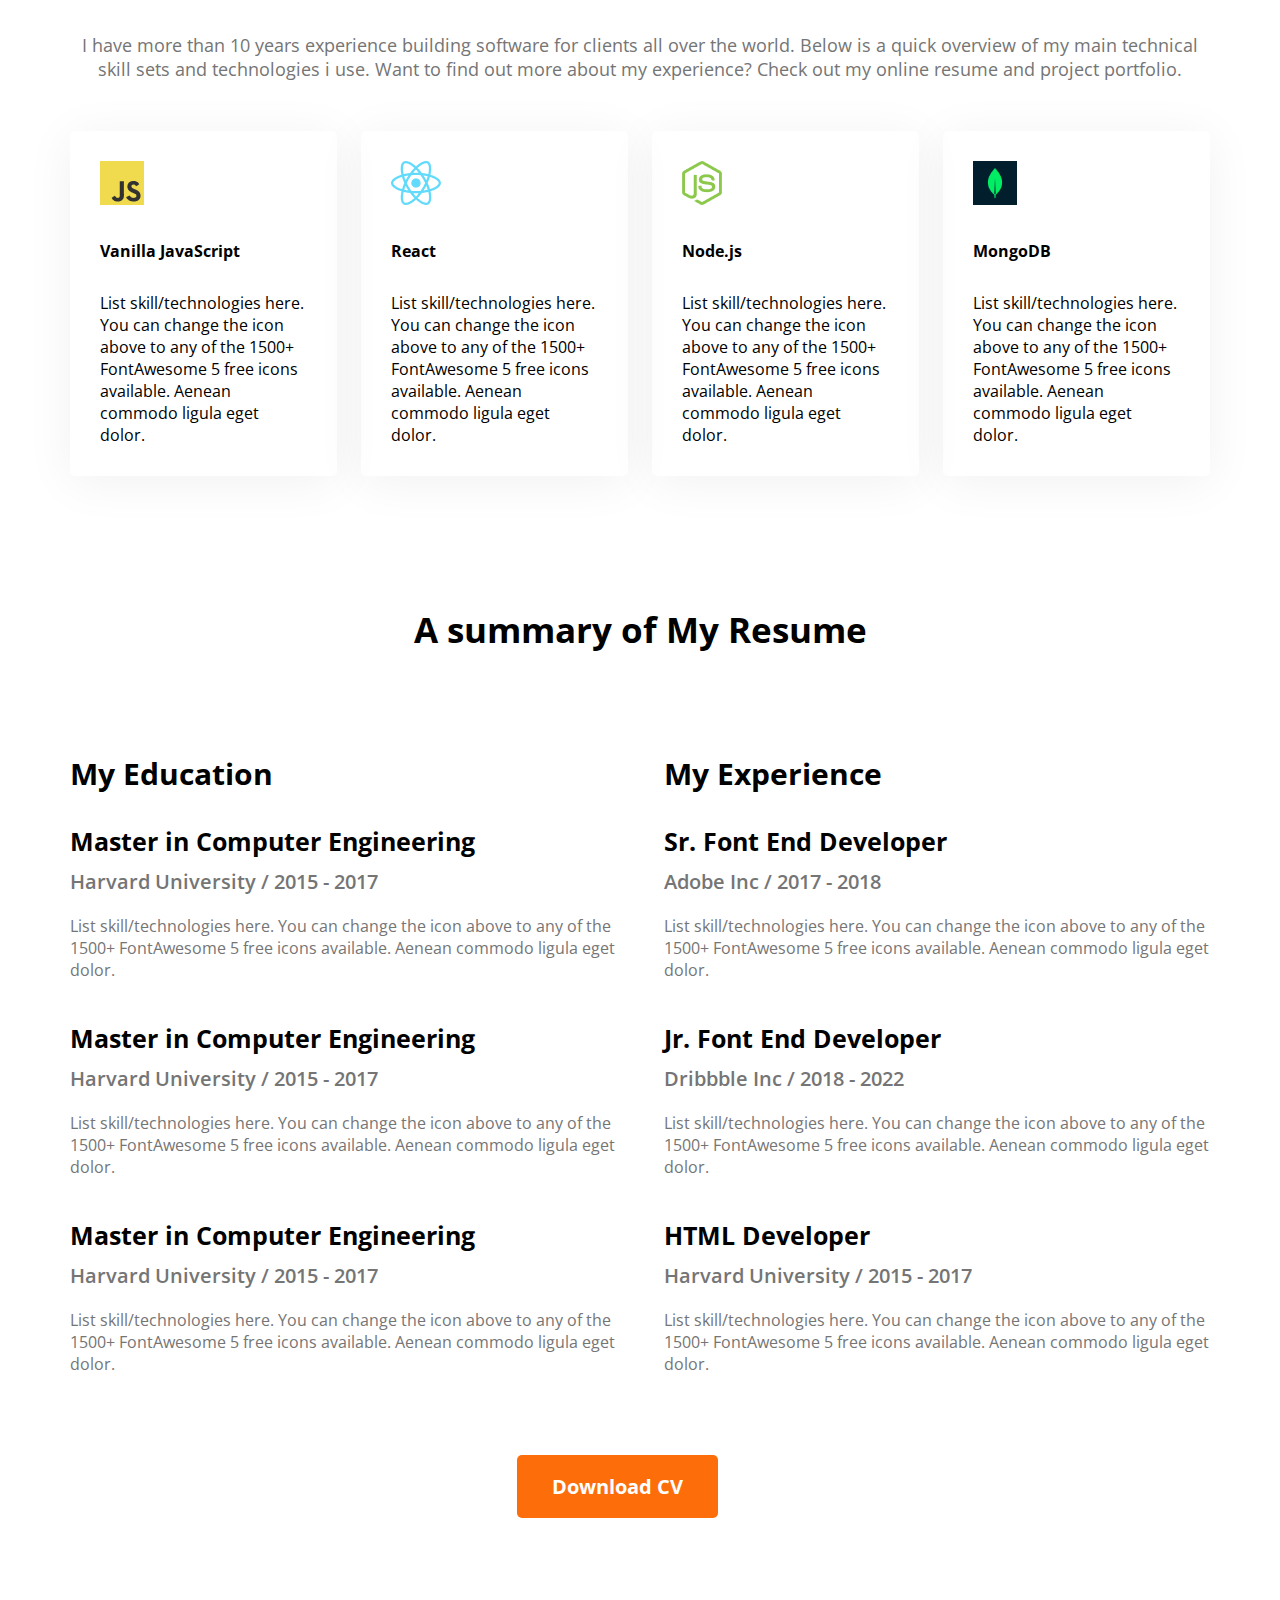
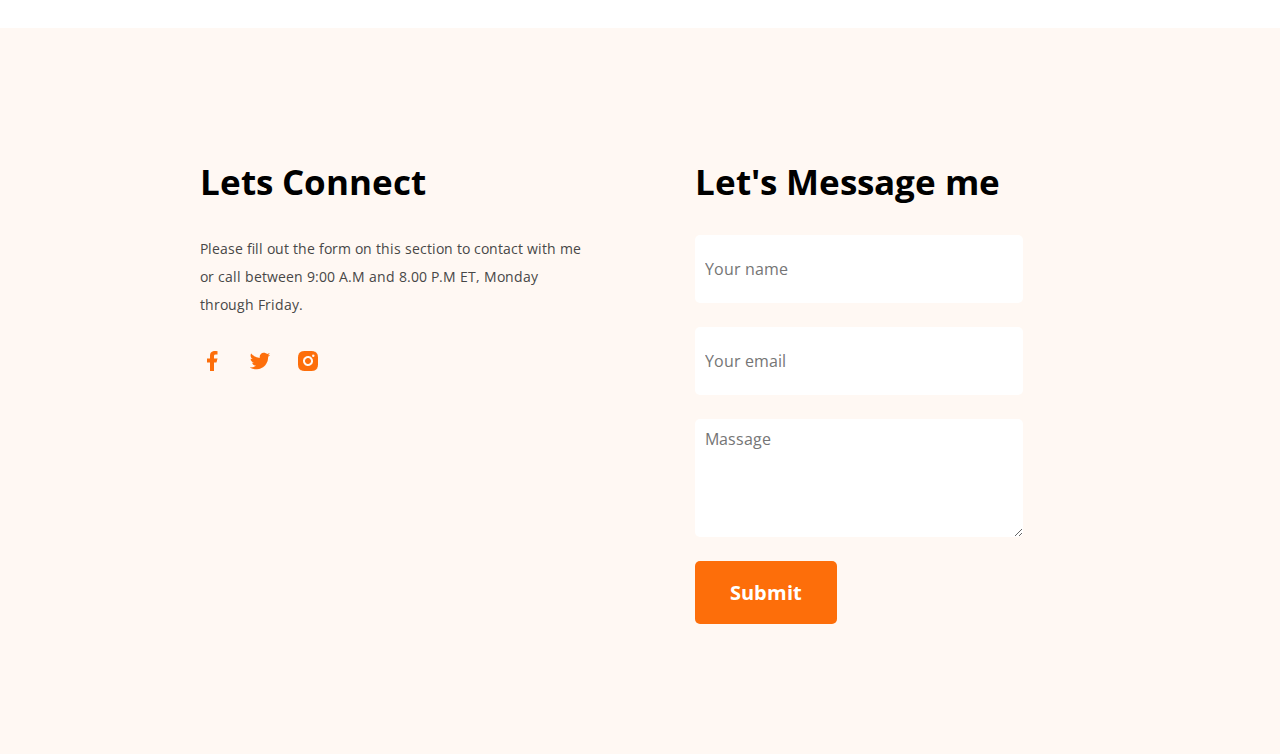
==== commit cd00f56a: "Responsive for Mobile devices Done" ====
--- a/portfolio.html
+++ b/portfolio.html
@@ -8,7 +8,7 @@
     <link rel="stylesheet" href="styles/portfolio.css">
 </head>
 <body>
-    <header class="header hide" >
+    <header class="header" >
             <nav class="navigation">
                 <h3 class="nav-title">Shra<span class="text-primary">bon</span></h3>
                 <ul>
@@ -17,7 +17,7 @@
                     <li><a class="dark-2"><button class="btn-primary">Hire ME</button></a></li>
                 </ul>
             </nav>
-            <div class="banner hide">
+            <div class="banner ">
                 <div class="banner-content">
                     <h4 class="banner-grettings">Hi, I  am</h4>
                     <h1 class="banner-title">Shrabon Kundu</h1>
--- a/styles/portfolio.css
+++ b/styles/portfolio.css
@@ -339,19 +339,57 @@
 }
 
 @media screen and (max-width:576px) {
-    
+
+        .nav-title{
+            margin-right: 35px;
+        }
+
+
+        .header {
+            background-image: none;
+        }
+
+        .banner-profile-pic {
+            width: 100%;
+        }
+
+        button {
+            margin-left: 50px;
+        }
+        .navigation {
+            flex-direction: column;
+        }
+
+        .navigation > ul {
+            flex-direction: column;
+            gap: 20px;
+            margin-top: 25px;
+        }
+
+        .btn-primary {
+            margin-bottom: 20px;
+        }
+
+        .btn-primary2 {
+            margin-bottom: 35px;
+        }
+
     .about {
         padding: 20px;
         
     }
     
-
-    .about-items {
+    .about-items  {
         flex-direction: column;
         margin-top: 25px;
         gap: 20px;
     }
 
+    .banner {
+        margin: 20px;
+        flex-direction: column;
+    }
+
     .section-title {
         margin-bottom: 10px;
     }
@@ -363,13 +401,11 @@
     .skills-container {
         flex-direction: column;
     }
-
 
     .skill {
         margin: 0 auto;
         margin-bottom: 0px;
         margin-top: 20px;
-        
     }
 
     /* Resume */
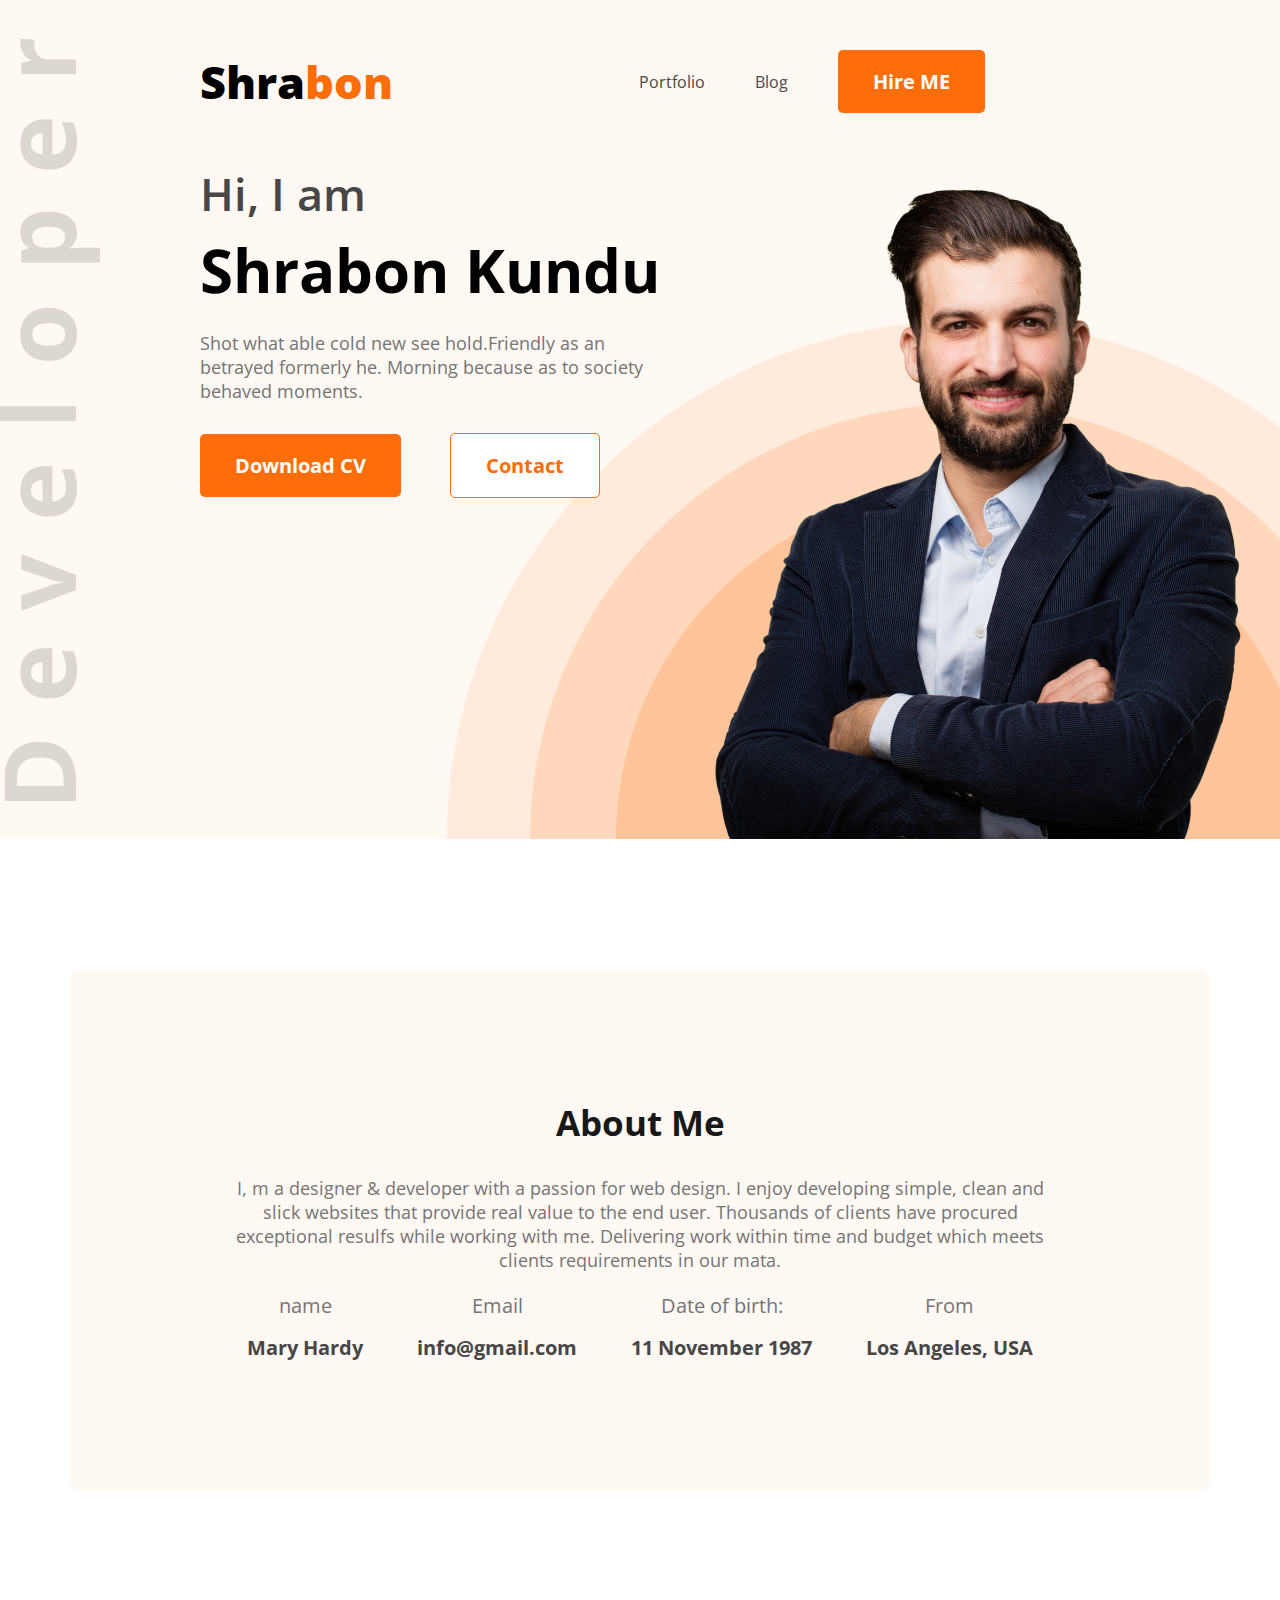
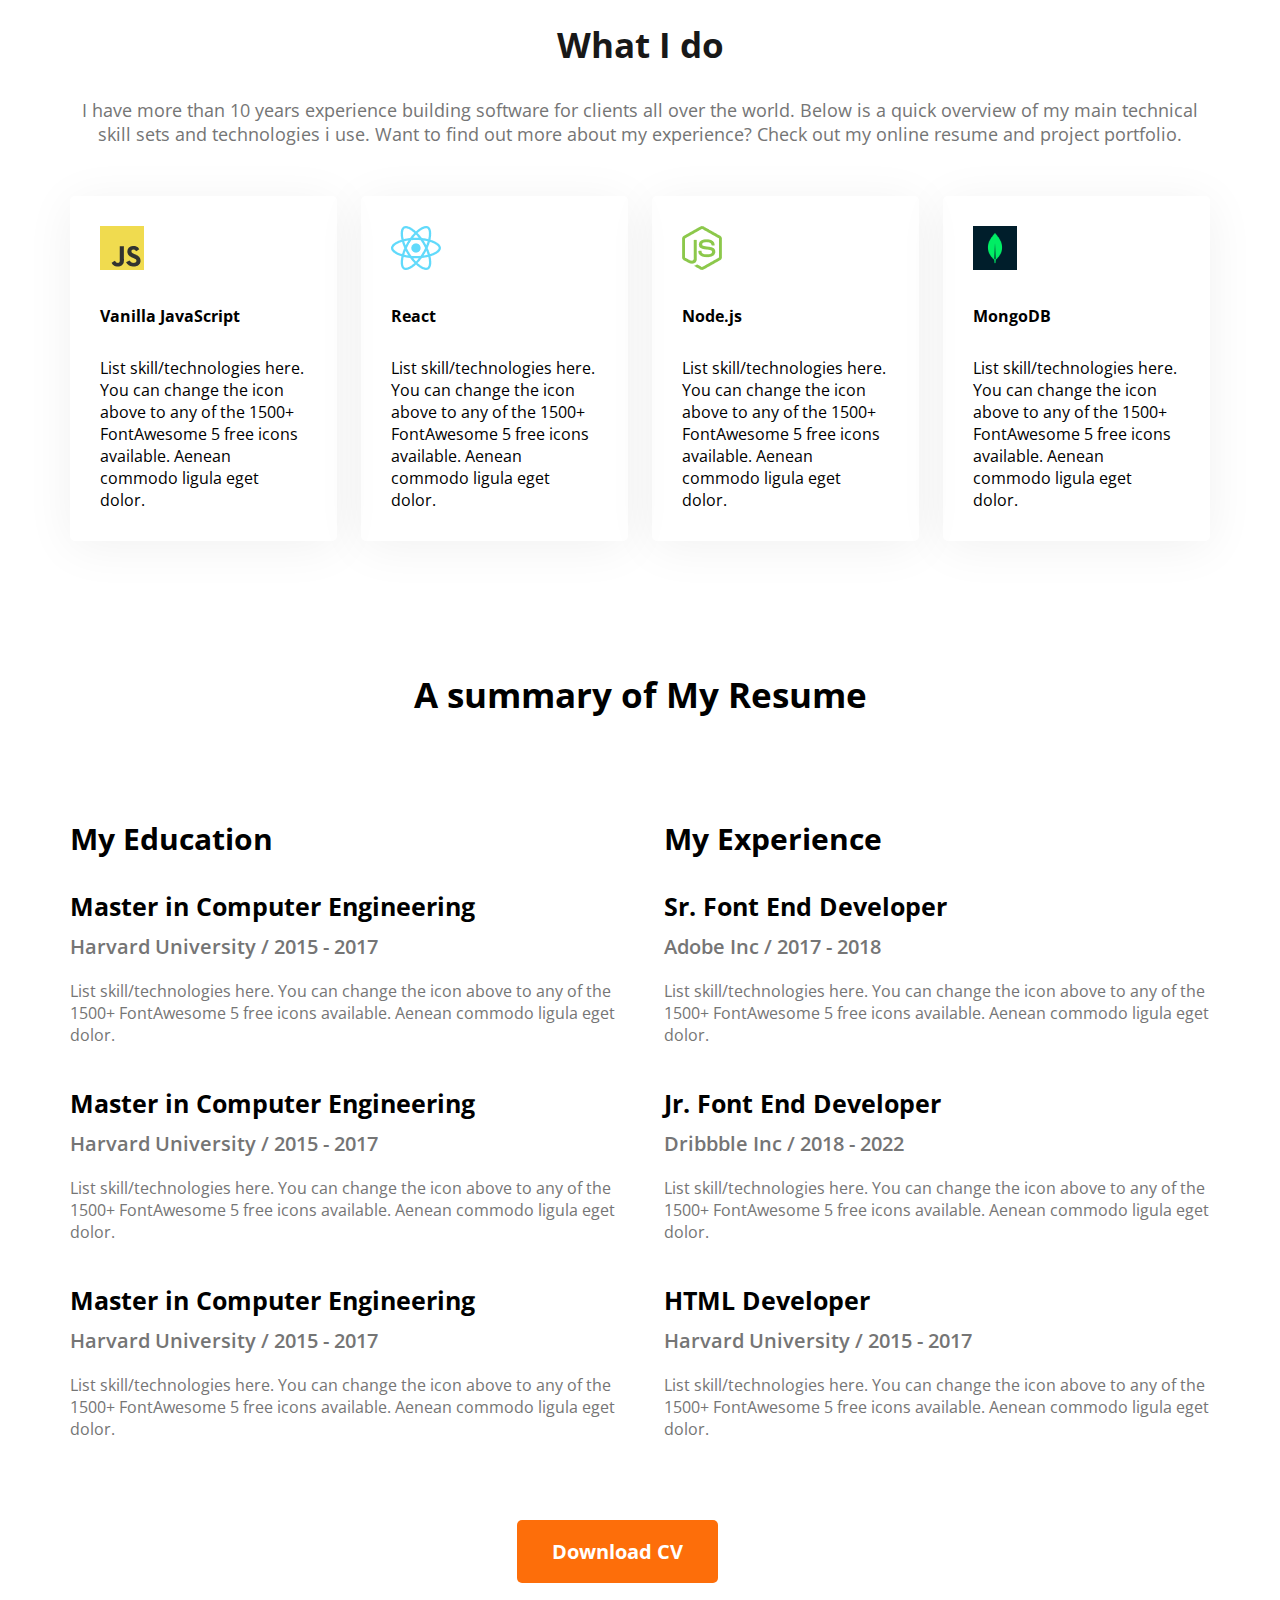
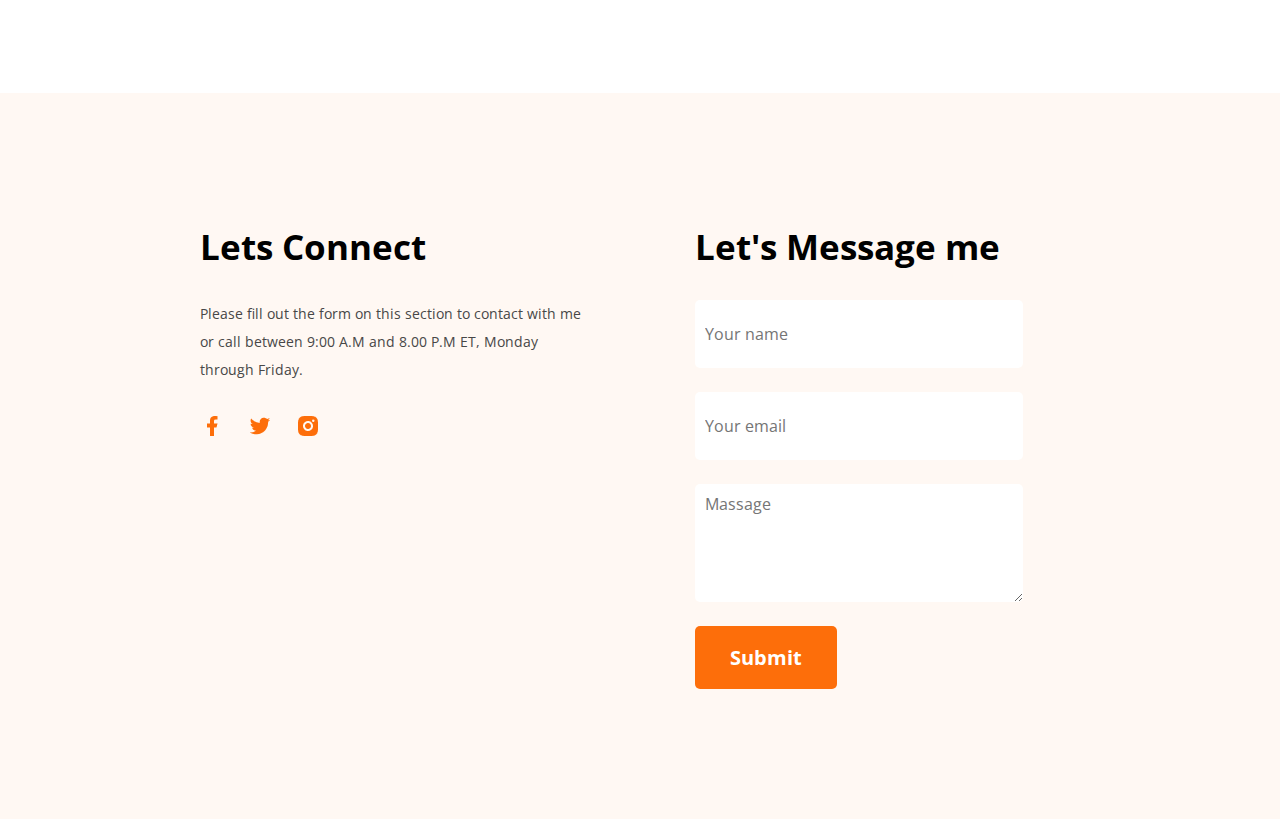
==== commit d7b26e75: "Desktop about section changed" ====
--- a/portfolio.html
+++ b/portfolio.html
@@ -34,7 +34,7 @@
 
         <section class="about secondary-bg">
             <div class="border-box">
-            <h3 class="section-title">About Me</h3>
+            <h3 class="section-title 1">About Me</h3>
             <p class="section-description">I, m a designer & developer with a passion for web design. I enjoy developing simple, clean and slick websites that provide real value to the end user. Thousands of clients have procured exceptional resulfs while working with me. Delivering work within time and budget which meets clients requirements in our mata.</p>
         <div class="about-items">
             <div class="about-item">
--- a/styles/portfolio.css
+++ b/styles/portfolio.css
@@ -150,11 +150,13 @@
     font-size: 35px;
     font-weight: bold;
     color: #181818;
+    margin-bottom: 30px;
 }
 
 .section-description {
     font-size: 18px;
     color: #757575;
+    margin-bottom: 20px;
 }
 
 .about-items {
@@ -166,6 +168,7 @@
     font-size: 20px;
     font-weight: normal;
     color: #757575;
+    margin-bottom: 15px;
 }
 
 .item-description {
